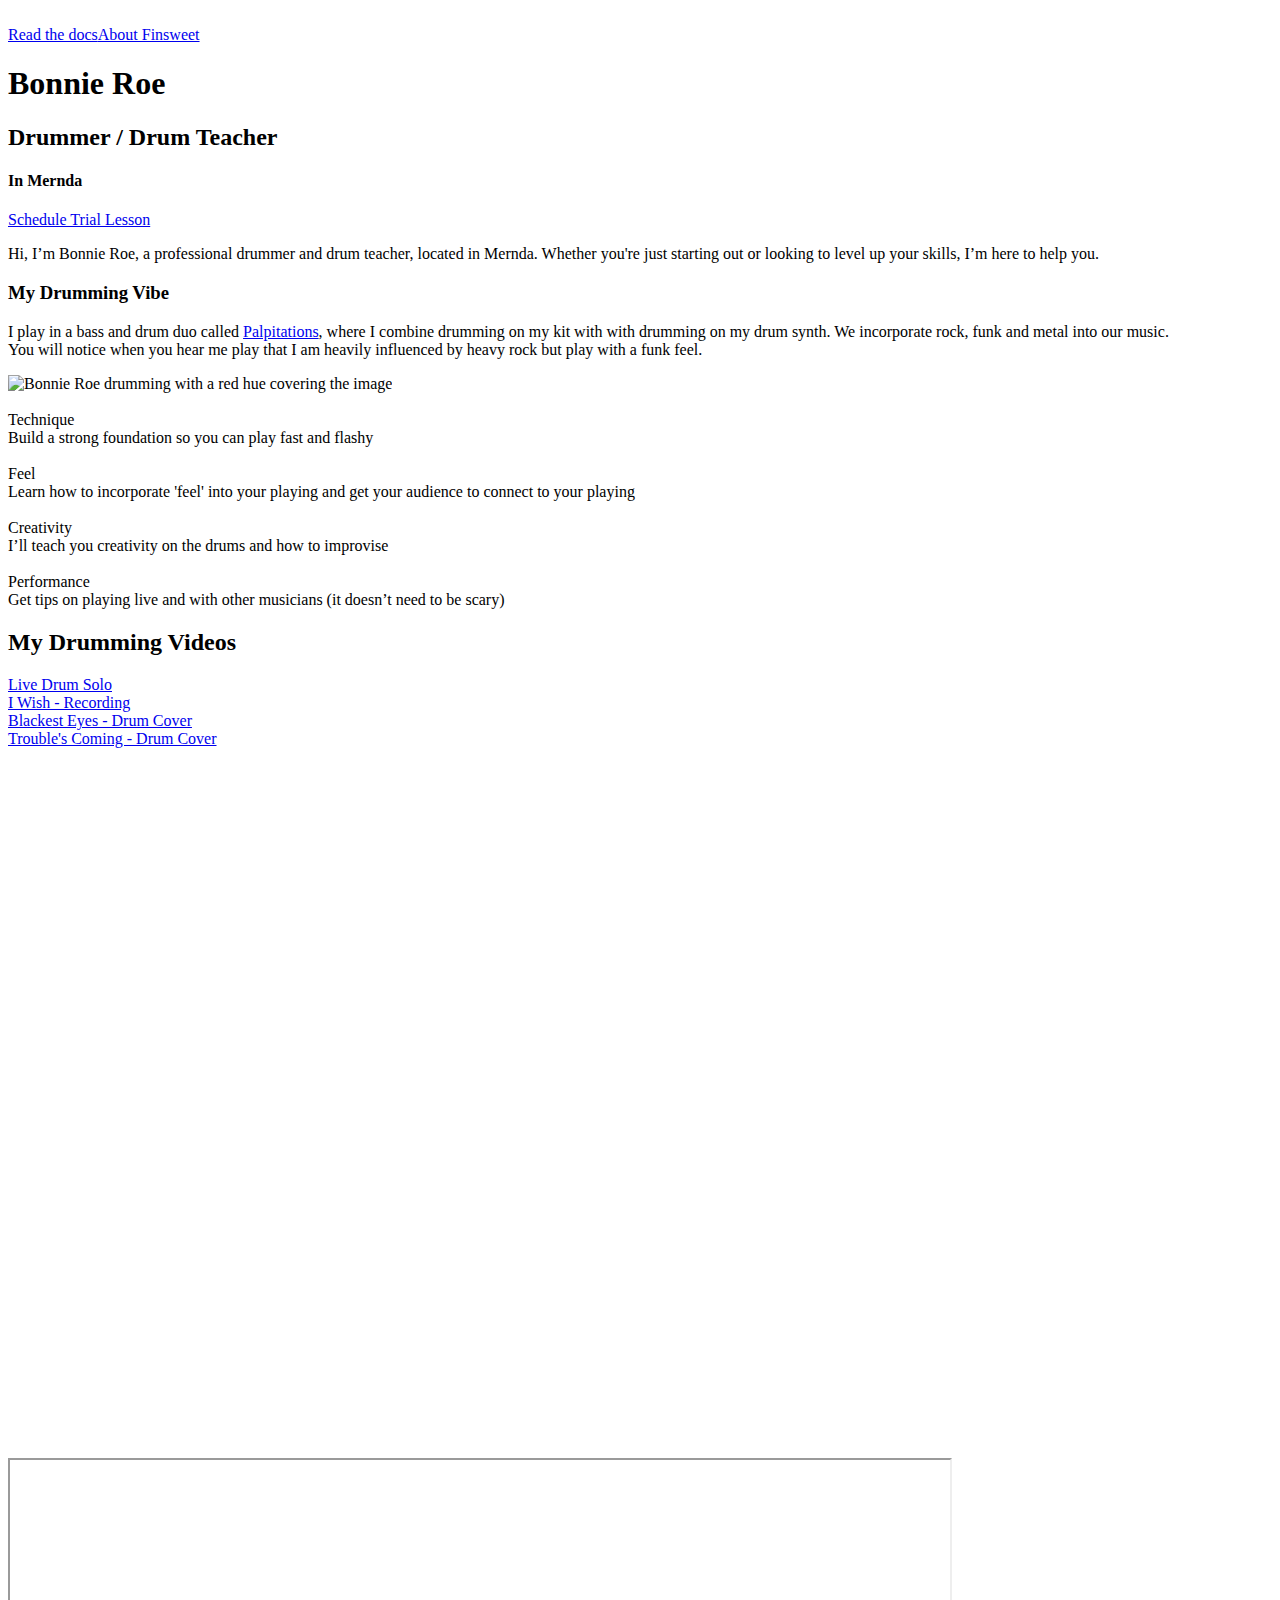
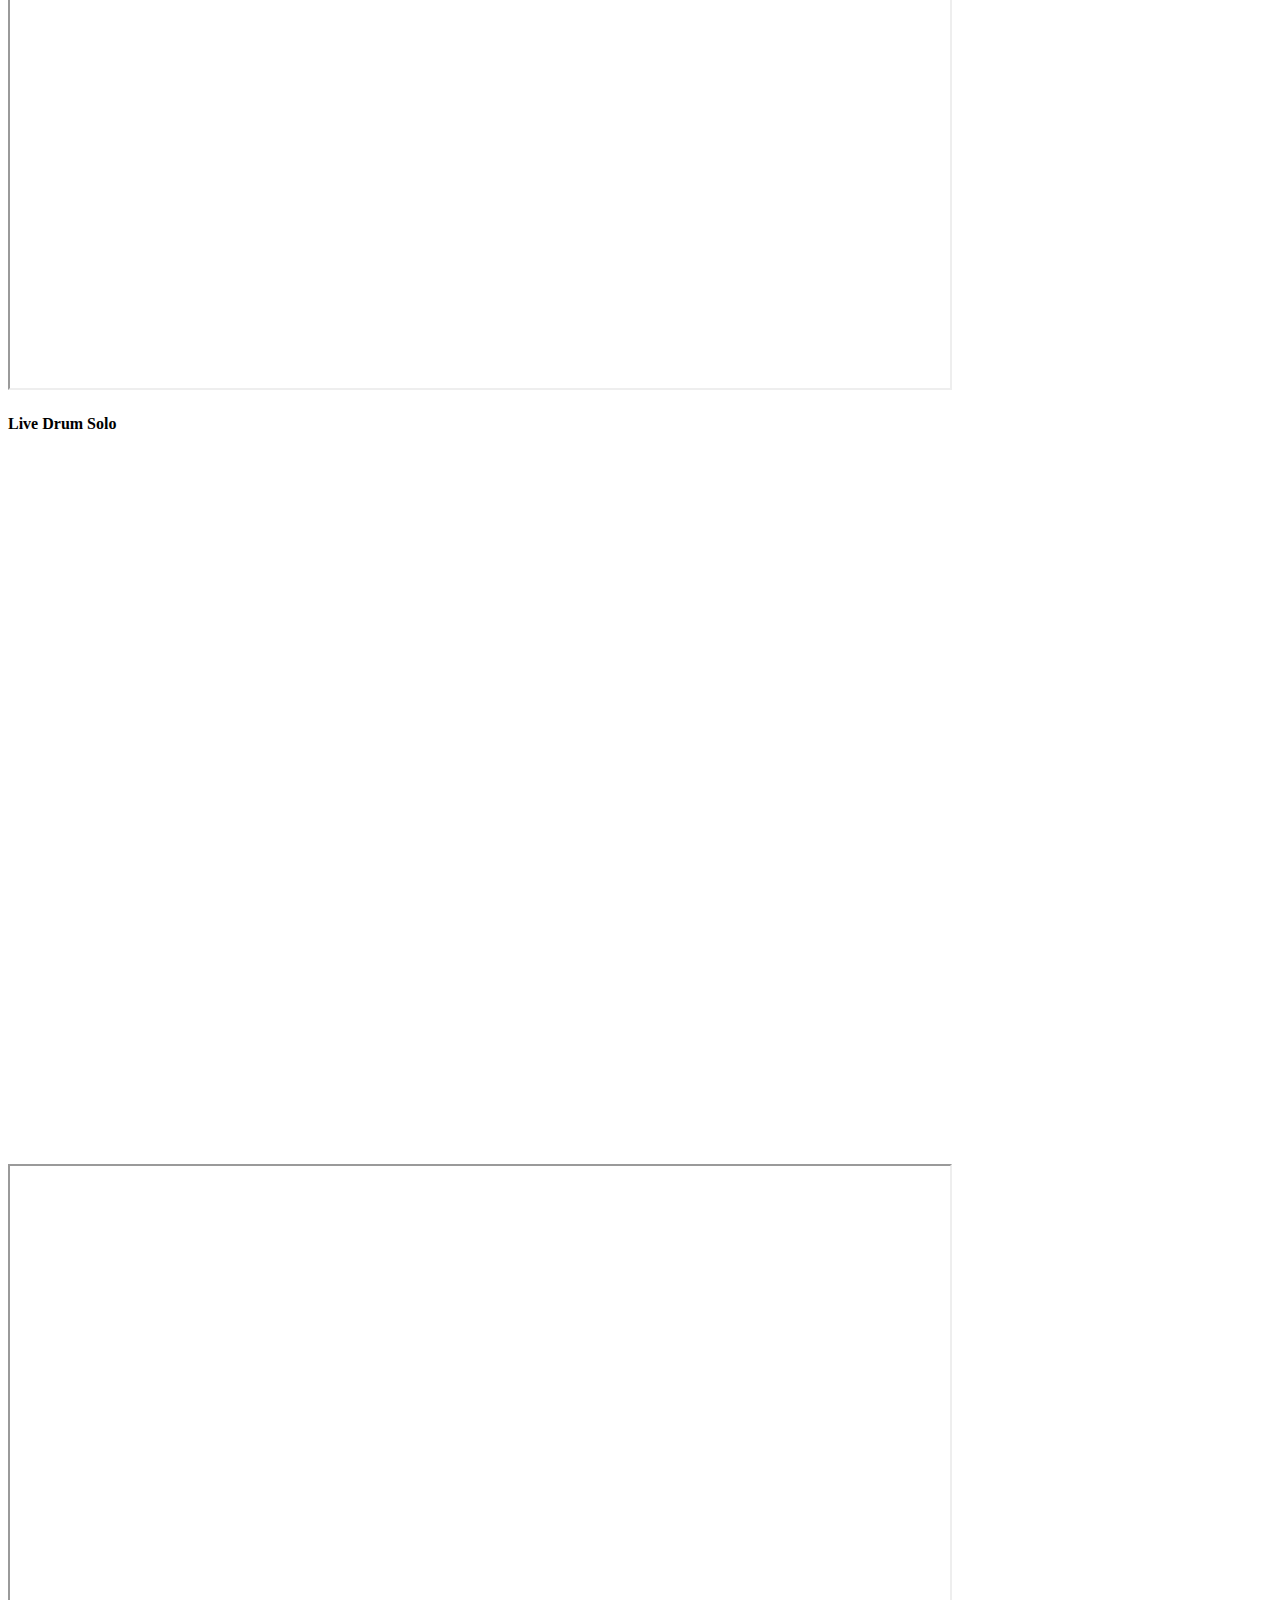
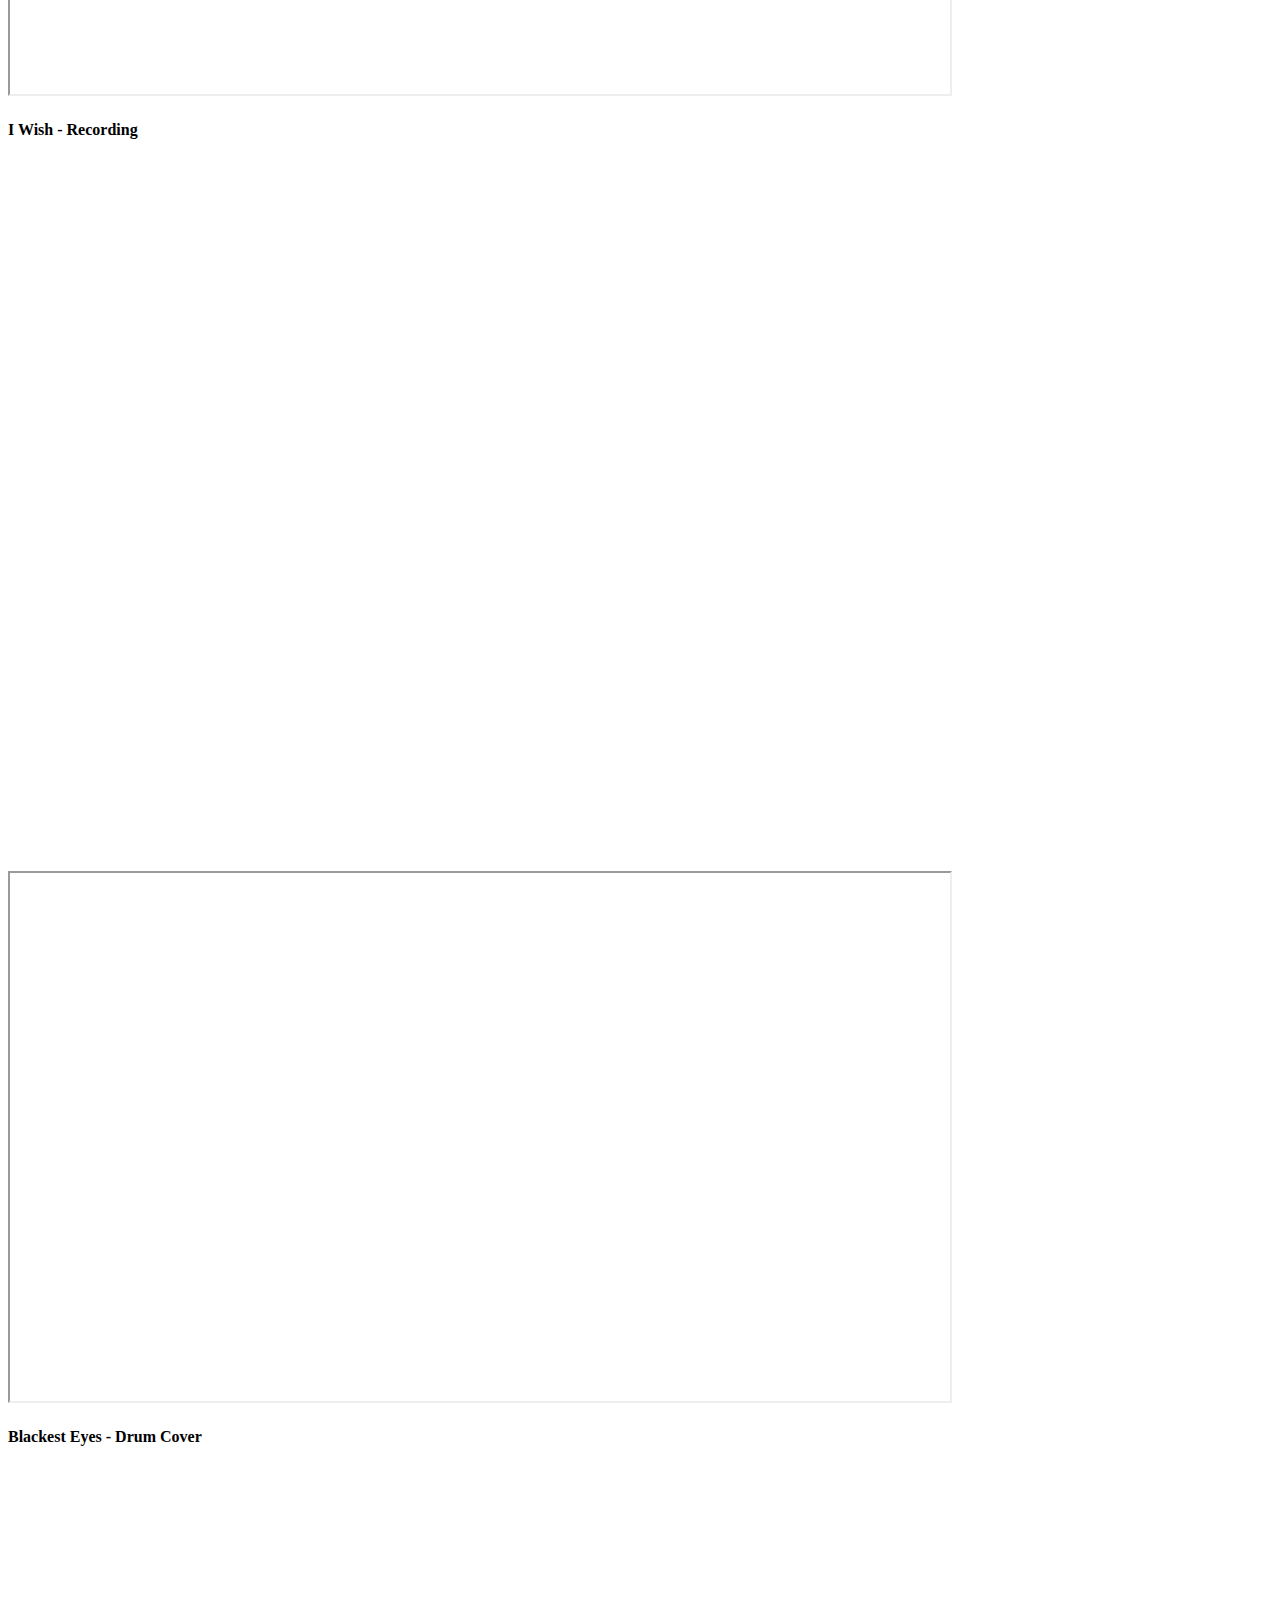
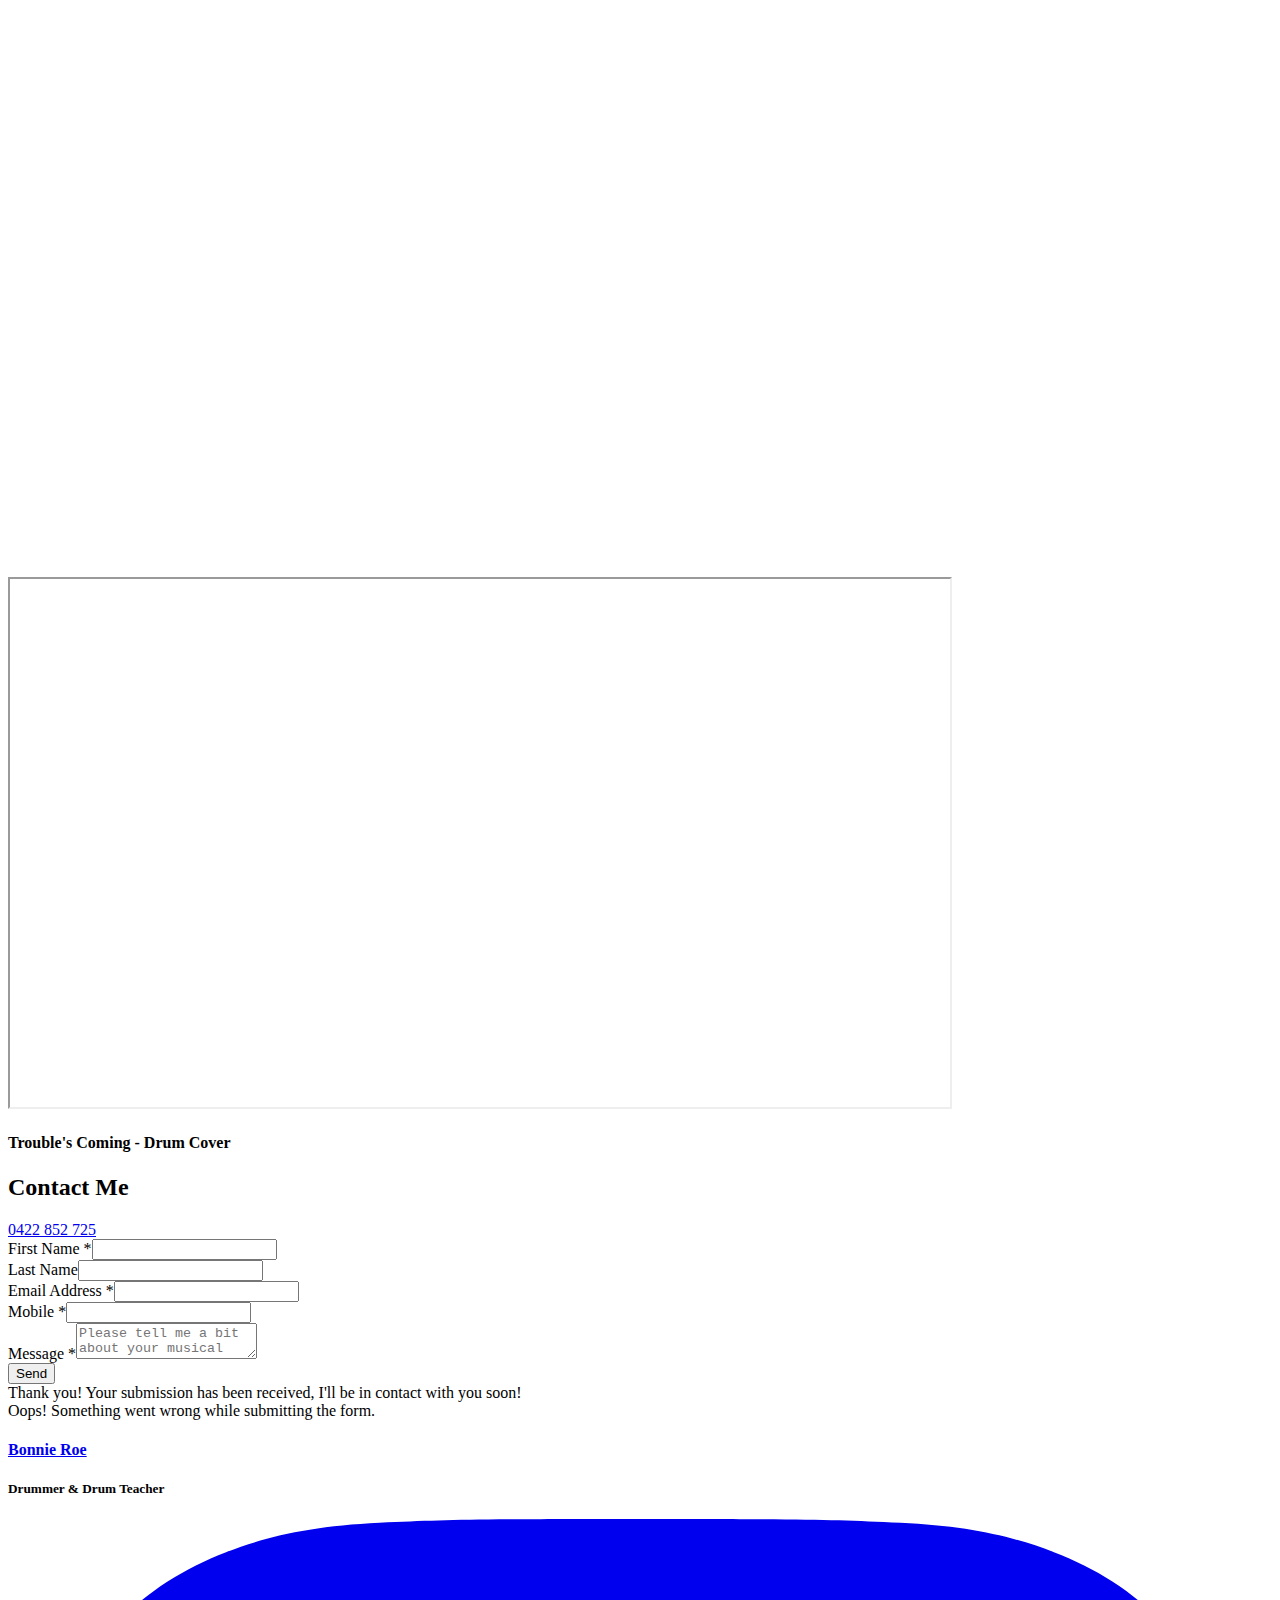
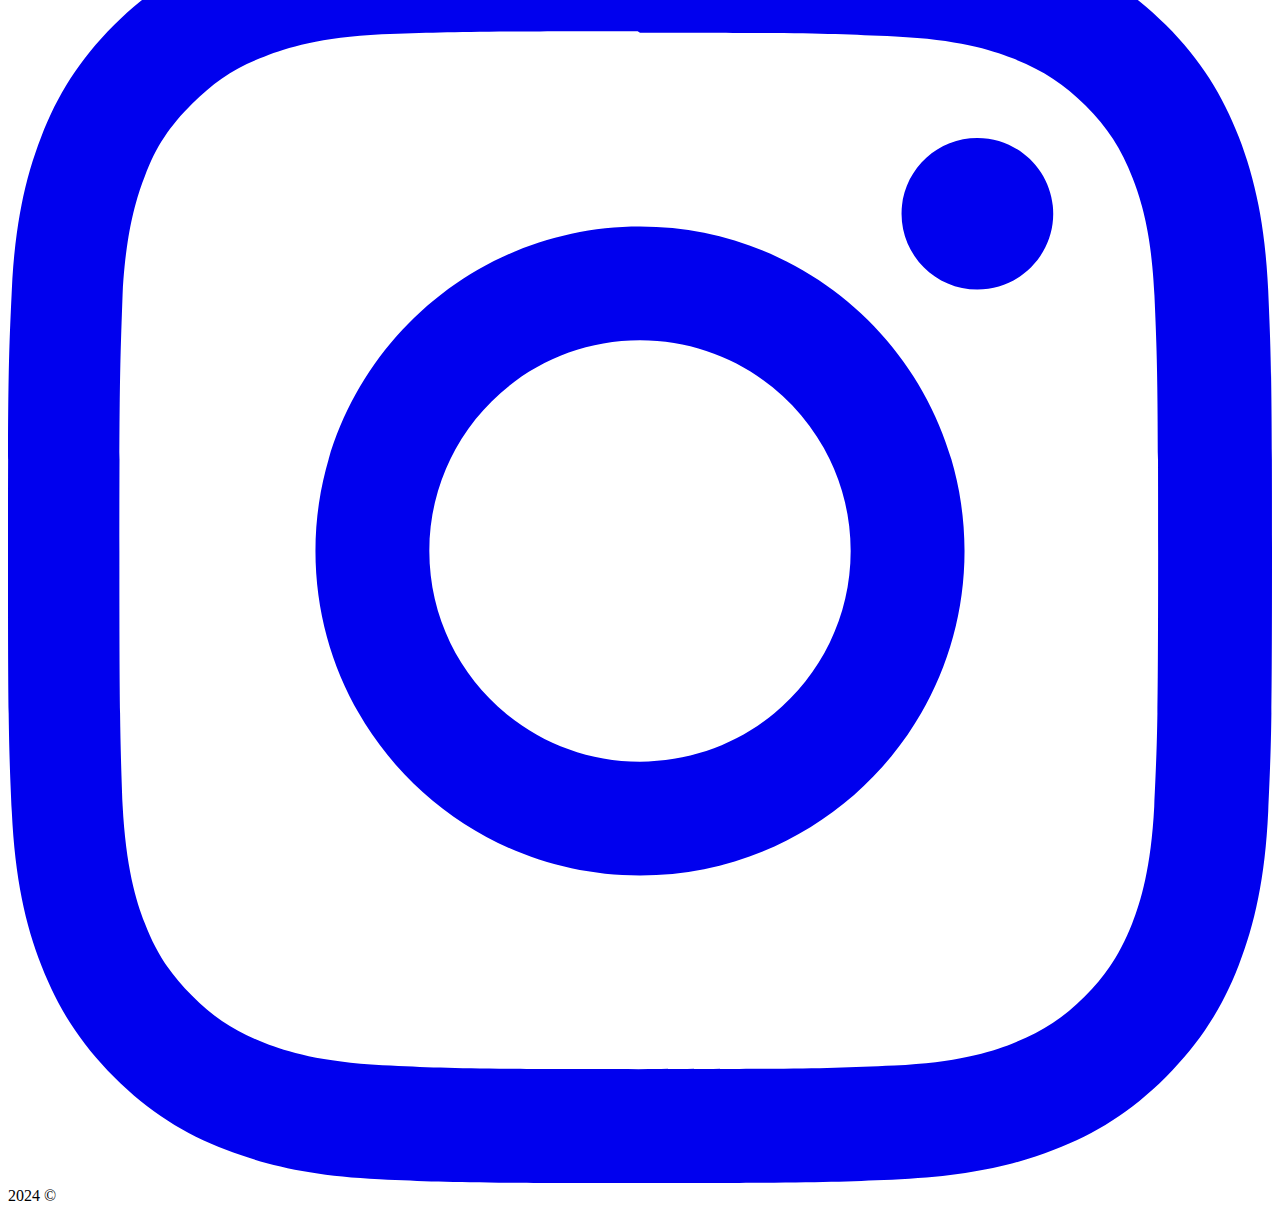
==== index.html @ 6ebee0d5 "Site converted from webflow" ====
<!DOCTYPE html><!-- Last Published: Fri Dec 27 2024 04:17:18 GMT+0000 (Coordinated Universal Time) -->
<html data-wf-domain="bonnieroedrumteacher.webflow.io" data-wf-page="672c2365e3c081fde169d969"
  data-wf-site="672c2365e3c081fde169d8f9">

<head>
  <meta charset="utf-8" />
  <title>Bonnie Roe - Mernda Drum Teacher</title>
  <meta
    content="Hi, I’m Bonnie Roe, a professional drummer and drum teacher, located in Mernda. Whether you&#x27;re just starting out or looking to level up your skills, I’m here to help you."
    name="description" />
  <meta content="Bonnie Roe - Mernda Drum Teacher" property="og:title" />
  <meta
    content="Hi, I’m Bonnie Roe, a professional drummer and drum teacher, located in Mernda. Whether you&#x27;re just starting out or looking to level up your skills, I’m here to help you."
    property="og:description" />
  <meta content="Bonnie Roe - Mernda Drum Teacher" property="twitter:title" />
  <meta
    content="Hi, I’m Bonnie Roe, a professional drummer and drum teacher, located in Mernda. Whether you&#x27;re just starting out or looking to level up your skills, I’m here to help you."
    property="twitter:description" />
  <meta property="og:type" content="website" />
  <meta content="summary_large_image" name="twitter:card" />
  <meta content="width=device-width, initial-scale=1" name="viewport" />
  <meta content="-uwSXU7sa9-FoFMpIjSBG-SLbrWbtYLoJzUmeC2s5-o" name="google-site-verification" />
  <link
    href="https://cdn.prod.website-files.com/672c2365e3c081fde169d8f9/css/bonnieroedrumteacher.webflow.b2881033d.css"
    rel="stylesheet" type="text/css" />
  <script
    type="text/javascript">!function (o, c) {var n = c.documentElement, t = " w-mod-"; n.className += t + "js", ("ontouchstart" in o || o.DocumentTouch && c instanceof DocumentTouch) && (n.className += t + "touch")}(window, document);</script>
  <link href="https://cdn.prod.website-files.com/672c2365e3c081fde169d8f9/672c2365e3c081fde169d99f_fav-icon.png"
    rel="shortcut icon" type="image/x-icon" />
  <link href="https://cdn.prod.website-files.com/672c2365e3c081fde169d8f9/672c2365e3c081fde169d9a0_web-clip.png"
    rel="apple-touch-icon" /><!-- Google tag (gtag.js) -->
  <script async src="https://www.googletagmanager.com/gtag/js?id=AW-16796878875"></script>
  <script>
    window.dataLayer = window.dataLayer || [];
    function gtag() {dataLayer.push(arguments);}
    gtag('js', new Date());

    gtag('config', 'AW-16796878875');
  </script>
</head>

<body class="body">
  <div class="page-wrapper">
    <div class="global-styles w-embed">
      <style>
        /* Make text look crisper and more legible in all browsers */
        body {
          -webkit-font-smoothing: antialiased;
          -moz-osx-font-smoothing: grayscale;
          font-smoothing: antialiased;
          text-rendering: optimizeLegibility;
        }

        /* Focus state style for keyboard navigation for the focusable elements */
        *[tabindex]:focus-visible,
        input[type="file"]:focus-visible {
          outline: 0.125rem solid #4d65ff;
          outline-offset: 0.125rem;
        }

        /* Set color style to inherit */
        .inherit-color * {
          color: inherit;
        }

        /* Get rid of top margin on first element in any rich text element */
        .w-richtext> :not(div):first-child,
        .w-richtext>div:first-child> :first-child {
          margin-top: 0 !important;
        }

        /* Get rid of bottom margin on last element in any rich text element */
        .w-richtext>:last-child,
        .w-richtext ol li:last-child,
        .w-richtext ul li:last-child {
          margin-bottom: 0 !important;
        }


        /* Make sure containers never lose their center alignment */
        .container-medium,
        .container-small,
        .container-large {
          margin-right: auto !important;
          margin-left: auto !important;
        }

        /* 
Make the following elements inherit typography styles from the parent and not have hardcoded values. 
Important: You will not be able to style for example "All Links" in Designer with this CSS applied.
Uncomment this CSS to use it in the project. Leave this message for future hand-off.
*/
        /*
a,
.w-input,
.w-select,
.w-tab-link,
.w-nav-link,
.w-dropdown-btn,
.w-dropdown-toggle,
.w-dropdown-link {
  color: inherit;
  text-decoration: inherit;
  font-size: inherit;
}
*/

        /* Apply "..." after 3 lines of text */
        .text-style-3lines {
          display: -webkit-box;
          overflow: hidden;
          -webkit-line-clamp: 3;
          -webkit-box-orient: vertical;
        }

        /* Apply "..." after 2 lines of text */
        .text-style-2lines {
          display: -webkit-box;
          overflow: hidden;
          -webkit-line-clamp: 2;
          -webkit-box-orient: vertical;
        }

        /* These classes are never overwritten */
        .hide {
          display: none !important;
        }

        @media screen and (max-width: 991px) {

          .hide,
          .hide-tablet {
            display: none !important;
          }
        }

        @media screen and (max-width: 767px) {
          .hide-mobile-landscape {
            display: none !important;
          }
        }

        @media screen and (max-width: 479px) {
          .hide-mobile {
            display: none !important;
          }
        }

        .margin-0 {
          margin: 0rem !important;
        }

        .padding-0 {
          padding: 0rem !important;
        }

        .spacing-clean {
          padding: 0rem !important;
          margin: 0rem !important;
        }

        .margin-top {
          margin-right: 0rem !important;
          margin-bottom: 0rem !important;
          margin-left: 0rem !important;
        }

        .padding-top {
          padding-right: 0rem !important;
          padding-bottom: 0rem !important;
          padding-left: 0rem !important;
        }

        .margin-right {
          margin-top: 0rem !important;
          margin-bottom: 0rem !important;
          margin-left: 0rem !important;
        }

        .padding-right {
          padding-top: 0rem !important;
          padding-bottom: 0rem !important;
          padding-left: 0rem !important;
        }

        .margin-bottom {
          margin-top: 0rem !important;
          margin-right: 0rem !important;
          margin-left: 0rem !important;
        }

        .padding-bottom {
          padding-top: 0rem !important;
          padding-right: 0rem !important;
          padding-left: 0rem !important;
        }

        .margin-left {
          margin-top: 0rem !important;
          margin-right: 0rem !important;
          margin-bottom: 0rem !important;
        }

        .padding-left {
          padding-top: 0rem !important;
          padding-right: 0rem !important;
          padding-bottom: 0rem !important;
        }

        .margin-horizontal {
          margin-top: 0rem !important;
          margin-bottom: 0rem !important;
        }

        .padding-horizontal {
          padding-top: 0rem !important;
          padding-bottom: 0rem !important;
        }

        .margin-vertical {
          margin-right: 0rem !important;
          margin-left: 0rem !important;
        }

        .padding-vertical {
          padding-right: 0rem !important;
          padding-left: 0rem !important;
        }
      </style>
    </div>
    <div class="nav_fixed">
      <div data-animation="default" data-collapse="medium" data-duration="400" data-easing="ease" data-easing2="ease"
        role="banner" class="nav_component w-nav">
        <div class="padding-global">
          <div class="nav_container"><a href="#" class="nav_brand w-nav-brand"><img
                src="https://cdn.prod.website-files.com/672c2365e3c081fde169d8f9/672c2365e3c081fde169d99d_client-first-logo-white.svg"
                loading="lazy" alt="" class="nav_logo" /></a>
            <nav role="navigation" class="nav_menu w-nav-menu"><a href="http://finsweet.com/client-first/docs"
                class="nav_menu_link w-nav-link">Read the docs</a><a href="http://finsweet.com"
                class="nav_menu_link w-nav-link">About Finsweet</a></nav>
            <div class="nav_button w-nav-button">
              <div class="w-icon-nav-menu"></div>
            </div>
          </div>
        </div>
      </div>
    </div>
    <main class="main-wrapper">
      <section id="hero" class="section_home-hero">
        <div class="padding-global padding-section-large">
          <div class="container-large">
            <div class="drop-shadow">
              <div class="home_hero-wrapper">
                <h1 class="heading-style-h1">Bonnie Roe</h1>
                <h2 class="heading-style-h2">Drummer / Drum Teacher</h2>
                <h4 class="heading-style-h4">In Mernda</h4>
                <div class="spacer-medium"></div><a href="#contact" class="button is-secondary w-button">Schedule Trial
                  Lesson</a>
              </div>
            </div>
          </div>
        </div>
      </section>
      <section id="intro" class="section_home-intro">
        <div class="background-color-primary-dark-grey">
          <div class="padding-global">
            <div class="padding-section-medium">
              <div class="container-small">
                <div class="home_intro-wrapper">
                  <div class="text-align-center">
                    <p class="text-size-medium">Hi, I’m Bonnie Roe, a professional drummer and drum teacher, located in
                      Mernda. Whether you&#x27;re just starting out or looking to level up your skills, I’m here to help
                      you.</p>
                  </div>
                </div>
              </div>
            </div>
          </div>
        </div>
      </section>
      <section id="bio" class="section_home-bio">
        <div class="padding-global">
          <div class="padding-section-large">
            <div class="container-large">
              <div class="text-color-alternate-dark-grey">
                <div class="home_bio-grid">
                  <div class="home_bio-grid-left">
                    <h3 class="heading-style-h2">My Drumming Vibe</h3>
                    <div class="spacer-medium"></div>
                    <p class="text-size-regular">I play in a bass and drum duo called <a
                        href="http://www.palpitationsband.com" target="_blank" class="text-style-link">Palpitations</a>,
                      where I combine drumming on my kit with with drumming on my drum synth. We incorporate rock, funk
                      and metal into our music.<br />You will notice when you hear me play that I am heavily influenced
                      by heavy rock but play with a funk feel. </p>
                  </div>
                  <div class="home_bio-grid-right"><img
                      src="https://cdn.prod.website-files.com/672c2365e3c081fde169d8f9/672c2afdd6b1971f4c79cdc0_Smaller%20-%20DSC_0187.jpeg"
                      loading="lazy" sizes="(max-width: 767px) 92vw, 560px"
                      srcset="https://cdn.prod.website-files.com/672c2365e3c081fde169d8f9/672c2afdd6b1971f4c79cdc0_Smaller%20-%20DSC_0187-p-500.jpeg 500w, https://cdn.prod.website-files.com/672c2365e3c081fde169d8f9/672c2afdd6b1971f4c79cdc0_Smaller%20-%20DSC_0187-p-800.jpeg 800w, https://cdn.prod.website-files.com/672c2365e3c081fde169d8f9/672c2afdd6b1971f4c79cdc0_Smaller%20-%20DSC_0187.jpeg 992w"
                      alt="Bonnie Roe drumming with a red hue covering the image" class="home_bio-right-image" /></div>
                </div>
              </div>
            </div>
          </div>
        </div>
      </section>
      <section id="outcomes" class="section_home-outcomes">
        <div class="padding-global">
          <div class="padding-bottom padding-section-large">
            <div class="container-large">
              <div class="text-align-center">
                <div class="text-color-alternate-dark-grey">
                  <div class="home_outcomes_grid">
                    <div id="w-node-_740563b8-50da-6bdc-0258-5355fd2608d1-e169d969" class="home_outcomes-grid-item"><img
                        src="https://cdn.prod.website-files.com/plugins/Basic/assets/placeholder.60f9b1840c.svg"
                        loading="lazy" id="w-node-_2baee1f9-53f8-75ff-c500-1a1066c5542d-e169d969" alt=""
                        class="outcomes-image" />
                      <div class="text-size-large">Technique</div>
                      <div class="text-size-regular">Build a strong foundation so you can play fast and flashy</div>
                    </div>
                    <div id="w-node-_26800020-9614-96e4-e6be-1d0da704d44c-e169d969" class="home_outcomes-grid-item"><img
                        src="https://cdn.prod.website-files.com/plugins/Basic/assets/placeholder.60f9b1840c.svg"
                        loading="lazy" id="w-node-_26800020-9614-96e4-e6be-1d0da704d44d-e169d969" alt=""
                        class="outcomes-image" />
                      <div class="text-size-large">Feel</div>
                      <div class="text-size-regular">Learn how to incorporate &#x27;feel&#x27; into your playing and get
                        your audience to connect to your playing</div>
                    </div>
                    <div id="w-node-_235be528-109d-de65-ed9e-e4002a92a277-e169d969" class="home_outcomes-grid-item"><img
                        src="https://cdn.prod.website-files.com/plugins/Basic/assets/placeholder.60f9b1840c.svg"
                        loading="lazy" id="w-node-_235be528-109d-de65-ed9e-e4002a92a278-e169d969" alt=""
                        class="outcomes-image" />
                      <div class="text-size-large">Creativity</div>
                      <div class="text-size-regular">I’ll teach you creativity on the drums and how to improvise</div>
                    </div>
                    <div id="w-node-_84895298-1cb6-608a-8ca6-86b6162ea882-e169d969" class="home_outcomes-grid-item"><img
                        src="https://cdn.prod.website-files.com/plugins/Basic/assets/placeholder.60f9b1840c.svg"
                        loading="lazy" id="w-node-_84895298-1cb6-608a-8ca6-86b6162ea883-e169d969" alt=""
                        class="outcomes-image" />
                      <div class="text-size-large">Performance</div>
                      <div class="text-size-regular">Get tips on playing live and with other musicians (it doesn’t need
                        to be scary)</div>
                    </div>
                  </div>
                </div>
              </div>
            </div>
          </div>
        </div>
      </section>
      <section id="videos" class="section_home-videos">
        <div class="background-color-primary-dark-grey">
          <div class="padding-global">
            <div class="padding-section-large">
              <div class="container-large">
                <div class="home_videos-wrapper">
                  <div id="w-node-_1db50873-34ad-17e5-99e1-99bf538cf2b0-e169d969" class="home_videos-menu">
                    <h2>My Drumming Videos</h2>
                    <div class="spacer-medium"></div><a href="#live-drum-solo" class="video-links">Live Drum
                      Solo<br /></a><a href="#i-wish-recording" class="video-links">I Wish - Recording<br /></a><a
                      href="#blackest-eyes-drum-cover" class="video-links">Blackest Eyes - Drum Cover<br /></a><a
                      href="#troubles-coming-drum-cover" class="video-links">Trouble&#x27;s Coming - Drum
                      Cover<br /></a>
                  </div>
                  <div id="w-node-_1db50873-34ad-17e5-99e1-99bf538cf2c0-e169d969" class="home_videos-gallery-wrapper">
                    <div id="live-drum-solo"
                      class="video-wrapper w-node-_1db50873-34ad-17e5-99e1-99bf538cf2c1-e169d969">
                      <div style="padding-top:56.17021276595745%" class="video w-video w-embed"><iframe
                          class="embedly-embed"
                          src="//cdn.embedly.com/widgets/media.html?src=https%3A%2F%2Fwww.youtube.com%2Fembed%2FrYObxnxfOV4%3Ffeature%3Doembed&display_name=YouTube&url=https%3A%2F%2Fwww.youtube.com%2Fwatch%3Fv%3DrYObxnxfOV4&image=https%3A%2F%2Fi.ytimg.com%2Fvi%2FrYObxnxfOV4%2Fhqdefault.jpg&key=96f1f04c5f4143bcb0f2e68c87d65feb&type=text%2Fhtml&schema=youtube"
                          width="940" height="528" scrolling="no" allowfullscreen title="Bon's Drum Solo"></iframe>
                      </div>
                      <div class="spacer-small"></div>
                      <h4 class="heading-style-h4">Live Drum Solo</h4>
                      <div class="spacer-xxlarge"></div>
                    </div>
                    <div id="i-wish-recording"
                      class="video-wrapper w-node-c5c47f8f-c962-35df-970b-3a046c32e5b6-e169d969">
                      <div style="padding-top:56.17021276595745%" class="video w-video w-embed"><iframe
                          class="embedly-embed"
                          src="//cdn.embedly.com/widgets/media.html?src=https%3A%2F%2Fwww.youtube.com%2Fembed%2Fo7OETSCl2ek%3Flist%3DOLAK5uy_knuP69ZNzHnhQ9CdX6QFBKWpkfwGCubBw&display_name=YouTube&url=https%3A%2F%2Fwww.youtube.com%2Fwatch%3Fv%3Do7OETSCl2ek&image=https%3A%2F%2Fi.ytimg.com%2Fvi%2Fo7OETSCl2ek%2Fhqdefault.jpg&key=96f1f04c5f4143bcb0f2e68c87d65feb&type=text%2Fhtml&schema=youtube"
                          width="940" height="528" scrolling="no" allowfullscreen title="I Wish"></iframe></div>
                      <div class="spacer-small"></div>
                      <h4 class="heading-style-h4">I Wish - Recording</h4>
                      <div class="spacer-xxlarge"></div>
                    </div>
                    <div id="blackest-eyes-drum-cover"
                      class="video-wrapper w-node-_1607644d-0981-db0f-d76f-1b2487de29c6-e169d969">
                      <div style="padding-top:56.17021276595745%" class="video w-video w-embed"><iframe
                          class="embedly-embed"
                          src="//cdn.embedly.com/widgets/media.html?src=https%3A%2F%2Fwww.youtube.com%2Fembed%2FWnZ6bVjCV_U%3Ffeature%3Doembed&display_name=YouTube&url=https%3A%2F%2Fwww.youtube.com%2Fwatch%3Fv%3DWnZ6bVjCV_U&image=https%3A%2F%2Fi.ytimg.com%2Fvi%2FWnZ6bVjCV_U%2Fhqdefault.jpg&key=96f1f04c5f4143bcb0f2e68c87d65feb&type=text%2Fhtml&schema=youtube"
                          width="940" height="528" scrolling="no" allowfullscreen
                          title="Blackest Eyes | Porcupine Tree | Drum Cover by Bonnie Roe"></iframe></div>
                      <div class="spacer-small"></div>
                      <h4 class="heading-style-h4">Blackest Eyes - Drum Cover</h4>
                      <div class="spacer-xxlarge"></div>
                    </div>
                    <div id="troubles-coming-drum-cover"
                      class="video-wrapper w-node-e3054398-b1bf-e0d6-ee51-d1305caeecca-e169d969">
                      <div style="padding-top:56.17021276595745%" class="video w-video w-embed"><iframe
                          class="embedly-embed"
                          src="//cdn.embedly.com/widgets/media.html?src=https%3A%2F%2Fwww.youtube.com%2Fembed%2FLMsVEyToI5w%3Ffeature%3Doembed&display_name=YouTube&url=https%3A%2F%2Fwww.youtube.com%2Fwatch%3Fv%3DLMsVEyToI5w&image=https%3A%2F%2Fi.ytimg.com%2Fvi%2FLMsVEyToI5w%2Fhqdefault.jpg&key=96f1f04c5f4143bcb0f2e68c87d65feb&type=text%2Fhtml&schema=youtube"
                          width="940" height="528" scrolling="no" allowfullscreen
                          title="Trouble's Coming - Royal Blood - Drum Cover by Bonnie Roe"></iframe></div>
                      <div class="spacer-small"></div>
                      <h4 class="heading-style-h4">Trouble&#x27;s Coming - Drum Cover</h4>
                    </div>
                  </div>
                </div>
              </div>
            </div>
          </div>
        </div>
      </section>
      <section id="contact" class="section_home-contact">
        <div class="padding-global">
          <div class="padding-section-medium">
            <div class="container-medium">
              <div class="text-color-alternate-dark-grey">
                <div class="contact-component w-form">
                  <div class="text-align-center">
                    <h2 class="heading-style-h2">Contact Me</h2>
                    <div class="spacer-medium"></div><a href="tel:+61422852725" class="phone-link">0422 852 725</a>
                  </div>
                  <form id="wf-form-Contact-Form" name="wf-form-Contact-Form" data-name="Contact Form"
                    redirect="/success" data-redirect="/success" method="get" class="form-wrapper"
                    data-wf-page-id="672c2365e3c081fde169d969"
                    data-wf-element-id="77e2ec1e-2d49-6d09-2c43-64a122463eca">
                    <div class="form-contact-details-wrapper">
                      <div class="form-item-wrapper"><label for="First-Name" class="form-field-label">First Name
                          *</label><input class="form-text-field w-input" maxlength="256" name="First-Name"
                          data-name="First Name" placeholder="" type="text" id="First-Name" required="" /></div>
                      <div class="form-item-wrapper"><label for="name-2" class="form-field-label">Last
                          Name</label><input class="form-text-field w-input" maxlength="256" name="Last-Name"
                          data-name="Last Name" placeholder="" type="text" id="Last-Name" /></div>
                      <div class="form-item-wrapper"><label for="email" class="form-field-label">Email Address
                          *</label><input class="form-text-field w-input" maxlength="256" name="email" data-name="Email"
                          placeholder="" type="email" id="email" required="" /></div>
                      <div class="form-item-wrapper"><label for="Mobile" class="form-field-label">Mobile *</label><input
                          class="form-text-field w-input" maxlength="256" name="Mobile" data-name="Mobile"
                          placeholder="" type="tel" id="Mobile" required="" /></div>
                    </div>
                    <div class="form-item-wrapper"><label for="Message" class="form-field-label">Message
                        *</label><textarea id="Message" name="Message" maxlength="5000" data-name="Message"
                        placeholder="Please tell me a bit about your musical past and your drum interests" required=""
                        class="form-text-field form-message-height w-input"></textarea></div>
                    <div class="text-align-center"><input type="submit" data-wait="Please wait..."
                        class="button w-button" value="Send" /></div>
                  </form>
                  <div class="w-form-done">
                    <div class="text-size-regular">Thank you! Your submission has been received, I&#x27;ll be in contact
                      with you soon!</div>
                  </div>
                  <div class="w-form-fail">
                    <div>Oops! Something went wrong while submitting the form.</div>
                  </div>
                </div>
              </div>
            </div>
          </div>
        </div>
      </section>
    </main>
    <div class="footer">
      <div class="padding-global">
        <div class="container-large">
          <div class="padding-top padding-section-small">
            <div class="footer-component">
              <div class="footer_top-row">
                <div class="footer_top-row-left">
                  <div class="text-color-alternate-dark-grey"><a href="#hero" class="footer-name-link w-inline-block">
                      <h4 class="heading-style-h4">Bonnie Roe</h4>
                    </a>
                    <h5 class="heading-style-h5">Drummer &amp; Drum Teacher</h5>
                  </div>
                </div>
                <div id="w-node-_3f1d5aee-9d3f-07b6-365c-986e102ebe5e-e169d969" class="footer_top-row-right"><a
                    href="https://www.instagram.com/bonnie.roe/" target="_blank"
                    class="icon-1x1-large w-inline-block"><svg role="img" viewBox="0 0 24 24"
                      xmlns="http://www.w3.org/2000/svg" class="text-style-link">
                      <title>Instagram</title>
                      <path
                        d="M12 0C8.74 0 8.333.015 7.053.072 5.775.132 4.905.333 4.14.63c-.789.306-1.459.717-2.126 1.384S.935 3.35.63 4.14C.333 4.905.131 5.775.072 7.053.012 8.333 0 8.74 0 12s.015 3.667.072 4.947c.06 1.277.261 2.148.558 2.913.306.788.717 1.459 1.384 2.126.667.666 1.336 1.079 2.126 1.384.766.296 1.636.499 2.913.558C8.333 23.988 8.74 24 12 24s3.667-.015 4.947-.072c1.277-.06 2.148-.262 2.913-.558.788-.306 1.459-.718 2.126-1.384.666-.667 1.079-1.335 1.384-2.126.296-.765.499-1.636.558-2.913.06-1.28.072-1.687.072-4.947s-.015-3.667-.072-4.947c-.06-1.277-.262-2.149-.558-2.913-.306-.789-.718-1.459-1.384-2.126C21.319 1.347 20.651.935 19.86.63c-.765-.297-1.636-.499-2.913-.558C15.667.012 15.26 0 12 0zm0 2.16c3.203 0 3.585.016 4.85.071 1.17.055 1.805.249 2.227.415.562.217.96.477 1.382.896.419.42.679.819.896 1.381.164.422.36 1.057.413 2.227.057 1.266.07 1.646.07 4.85s-.015 3.585-.074 4.85c-.061 1.17-.256 1.805-.421 2.227-.224.562-.479.96-.899 1.382-.419.419-.824.679-1.38.896-.42.164-1.065.36-2.235.413-1.274.057-1.649.07-4.859.07-3.211 0-3.586-.015-4.859-.074-1.171-.061-1.816-.256-2.236-.421-.569-.224-.96-.479-1.379-.899-.421-.419-.69-.824-.9-1.38-.165-.42-.359-1.065-.42-2.235-.045-1.26-.061-1.649-.061-4.844 0-3.196.016-3.586.061-4.861.061-1.17.255-1.814.42-2.234.21-.57.479-.96.9-1.381.419-.419.81-.689 1.379-.898.42-.166 1.051-.361 2.221-.421 1.275-.045 1.65-.06 4.859-.06l.045.03zm0 3.678c-3.405 0-6.162 2.76-6.162 6.162 0 3.405 2.76 6.162 6.162 6.162 3.405 0 6.162-2.76 6.162-6.162 0-3.405-2.76-6.162-6.162-6.162zM12 16c-2.21 0-4-1.79-4-4s1.79-4 4-4 4 1.79 4 4-1.79 4-4 4zm7.846-10.405c0 .795-.646 1.44-1.44 1.44-.795 0-1.44-.646-1.44-1.44 0-.794.646-1.439 1.44-1.439.793-.001 1.44.645 1.44 1.439z"
                        fill="currentcolor"></path>
                    </svg></a></div>
                <div id="w-node-_19c788de-f593-0fff-b651-0fbea2a8f2ba-e169d969" class="spacer-large"></div>
              </div>
              <div class="footer_bottom-row">
                <div class="text-align-center">
                  <div class="text-color-alternate-dark-grey">
                    <div class="opacity-50">
                      <div class="text-size-regular">2024 ©</div>
                      <div class="spacer-small"></div>
                    </div>
                  </div>
                </div>
              </div>
            </div>
          </div>
        </div>
      </div>
    </div>
  </div>
  <script src="https://d3e54v103j8qbb.cloudfront.net/js/jquery-3.5.1.min.dc5e7f18c8.js?site=672c2365e3c081fde169d8f9"
    type="text/javascript" integrity="sha256-9/aliU8dGd2tb6OSsuzixeV4y/faTqgFtohetphbbj0="
    crossorigin="anonymous"></script>
  <script
    src="https://cdn.prod.website-files.com/672c2365e3c081fde169d8f9/js/webflow.f696d5c3a3a005c6fc0eaf50aba08d89.js"
    type="text/javascript"></script>
</body>

</html>
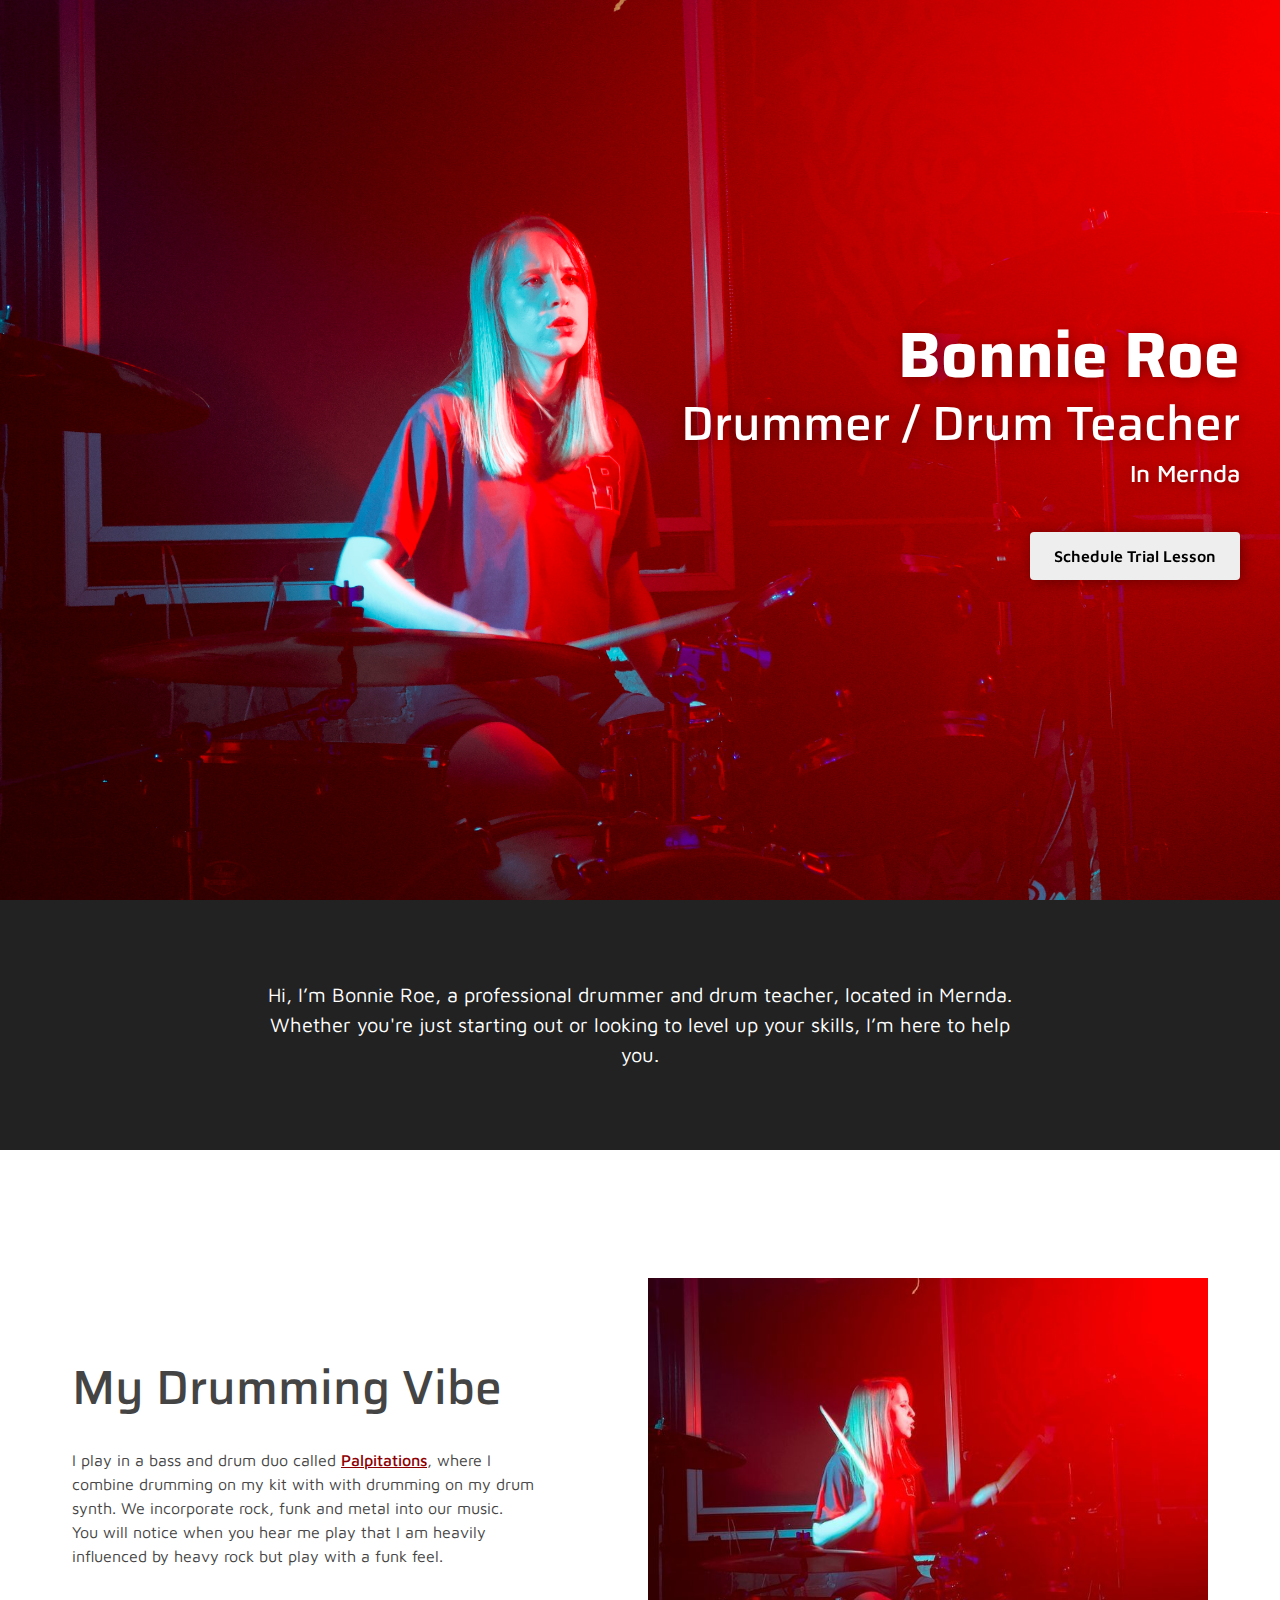
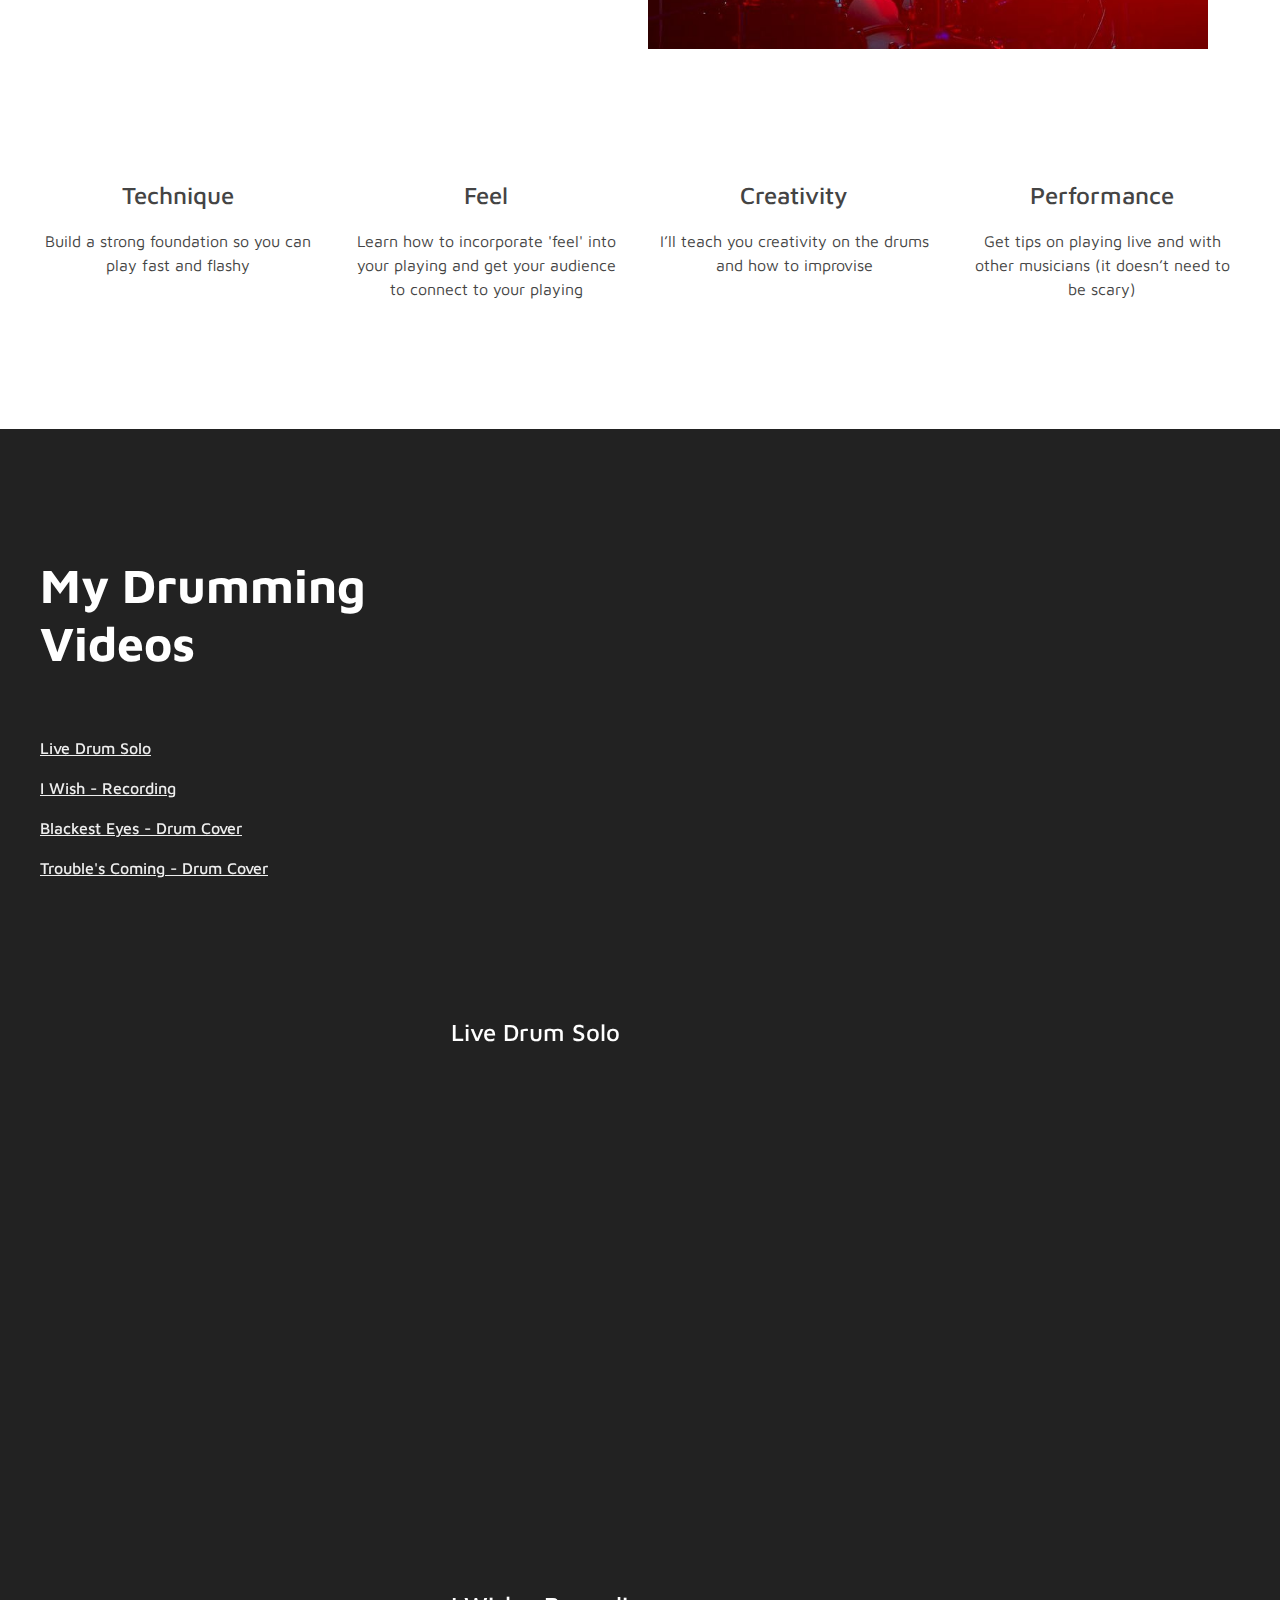
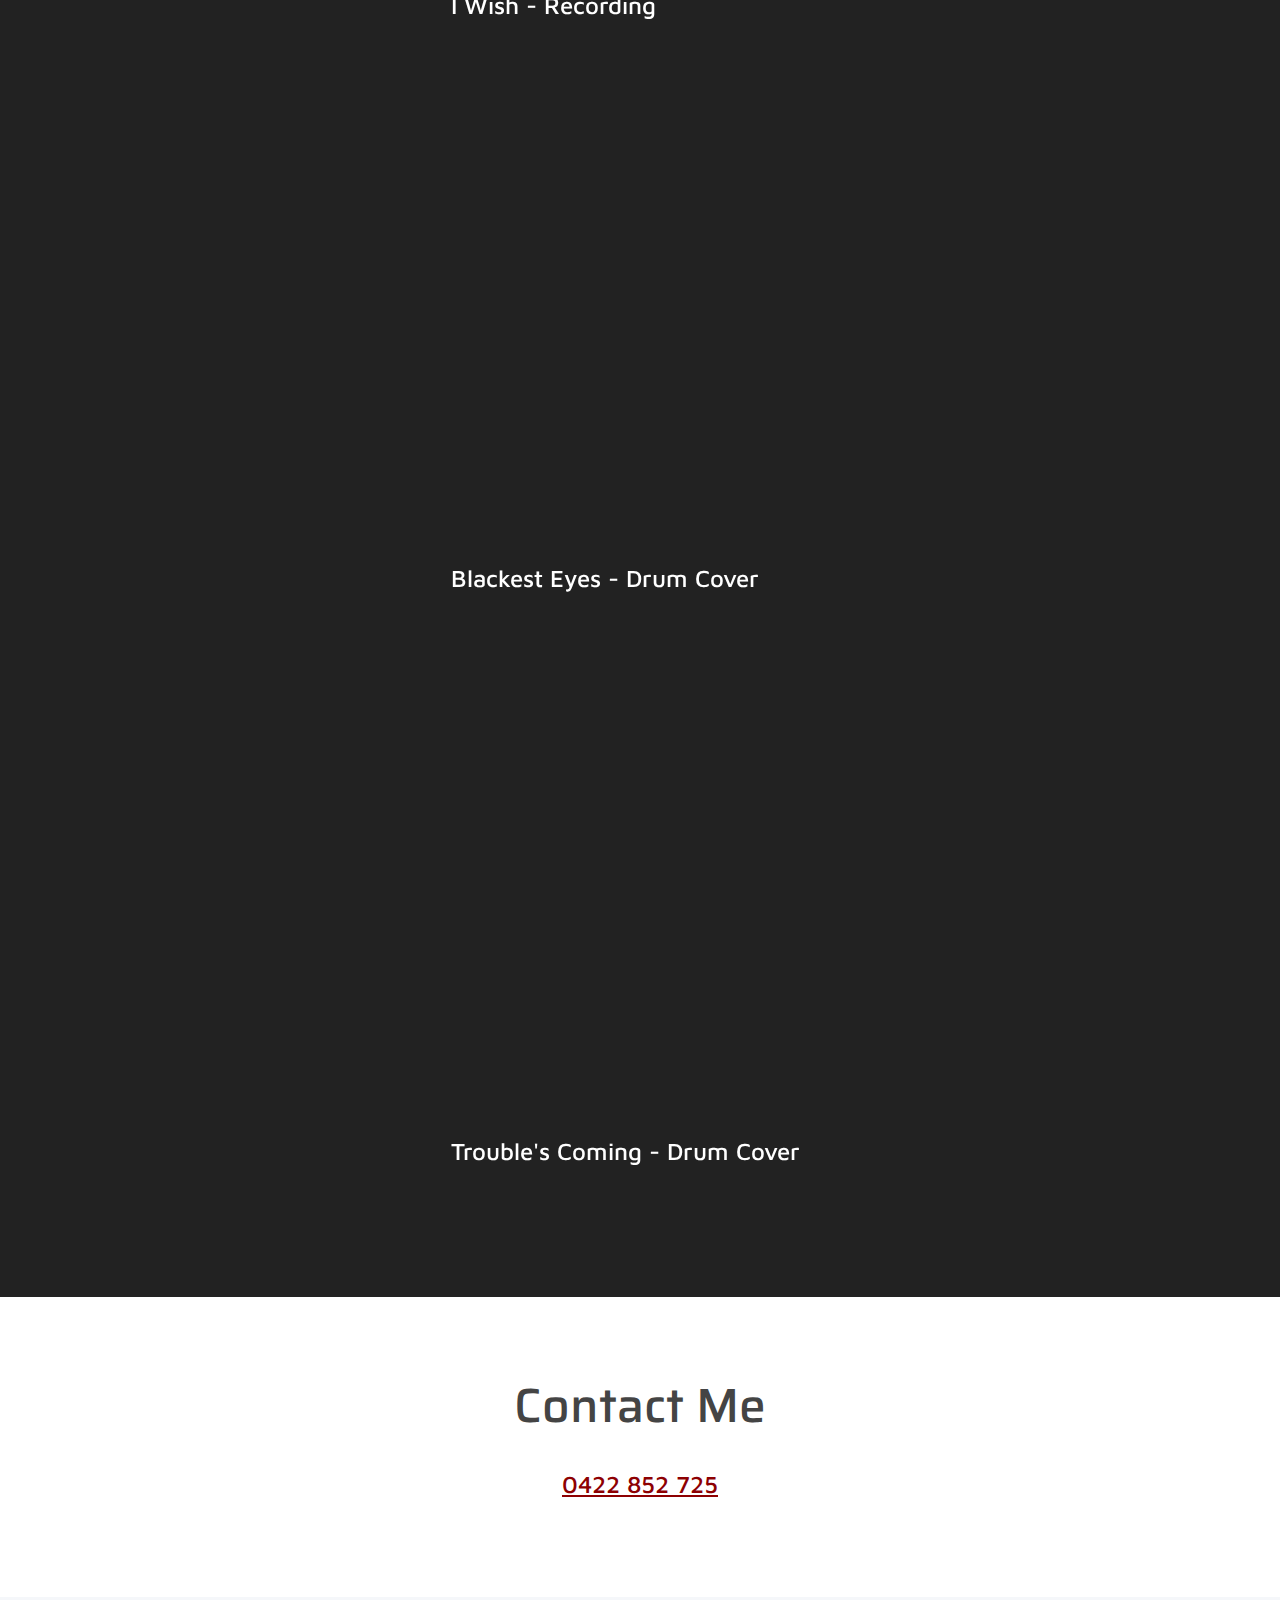
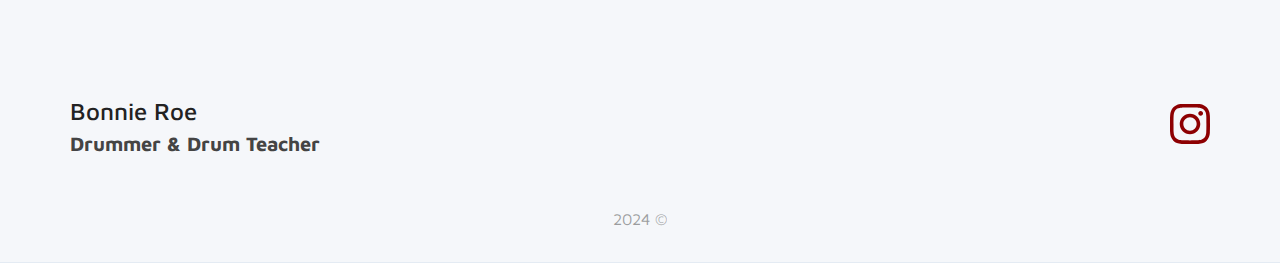
==== commit 76b54e42: "Set proper index.html" ====
--- a/index.html
+++ b/index.html
@@ -20,16 +20,11 @@
   <meta content="summary_large_image" name="twitter:card" />
   <meta content="width=device-width, initial-scale=1" name="viewport" />
   <meta content="-uwSXU7sa9-FoFMpIjSBG-SLbrWbtYLoJzUmeC2s5-o" name="google-site-verification" />
-  <link
-    href="https://cdn.prod.website-files.com/672c2365e3c081fde169d8f9/css/bonnieroedrumteacher.webflow.b2881033d.css"
-    rel="stylesheet" type="text/css" />
+  <link href="/files/bonnieroedrumteacher.webflow.b2881033d.css" rel="stylesheet" type="text/css" />
   <script
     type="text/javascript">!function (o, c) {var n = c.documentElement, t = " w-mod-"; n.className += t + "js", ("ontouchstart" in o || o.DocumentTouch && c instanceof DocumentTouch) && (n.className += t + "touch")}(window, document);</script>
-  <link href="https://cdn.prod.website-files.com/672c2365e3c081fde169d8f9/672c2365e3c081fde169d99f_fav-icon.png"
-    rel="shortcut icon" type="image/x-icon" />
-  <link href="https://cdn.prod.website-files.com/672c2365e3c081fde169d8f9/672c2365e3c081fde169d9a0_web-clip.png"
-    rel="apple-touch-icon" /><!-- Google tag (gtag.js) -->
-  <script async src="https://www.googletagmanager.com/gtag/js?id=AW-16796878875"></script>
+  <link href="/files/672c2365e3c081fde169d99f_fav-icon.png" rel="shortcut icon" type="image/x-icon" />
+  <link href="/files/672c2365e3c081fde169d9a0_web-clip.png" rel="apple-touch-icon" /><!-- Google tag (gtag.js) -->
   <script>
     window.dataLayer = window.dataLayer || [];
     function gtag() {dataLayer.push(arguments);}
@@ -294,9 +289,9 @@
                       by heavy rock but play with a funk feel. </p>
                   </div>
                   <div class="home_bio-grid-right"><img
-                      src="https://cdn.prod.website-files.com/672c2365e3c081fde169d8f9/672c2afdd6b1971f4c79cdc0_Smaller%20-%20DSC_0187.jpeg"
-                      loading="lazy" sizes="(max-width: 767px) 92vw, 560px"
-                      srcset="https://cdn.prod.website-files.com/672c2365e3c081fde169d8f9/672c2afdd6b1971f4c79cdc0_Smaller%20-%20DSC_0187-p-500.jpeg 500w, https://cdn.prod.website-files.com/672c2365e3c081fde169d8f9/672c2afdd6b1971f4c79cdc0_Smaller%20-%20DSC_0187-p-800.jpeg 800w, https://cdn.prod.website-files.com/672c2365e3c081fde169d8f9/672c2afdd6b1971f4c79cdc0_Smaller%20-%20DSC_0187.jpeg 992w"
+                      src="/files/672c2afdd6b1971f4c79cdc0_Smaller%20-%20DSC_0187.jpeg" loading="lazy"
+                      sizes="(max-width: 767px) 92vw, 560px"
+                      srcset="/files/672c2afdd6b1971f4c79cdc0_Smaller%20-%20DSC_0187-p-500.jpeg 500w, /files/672c2afdd6b1971f4c79cdc0_Smaller%20-%20DSC_0187-p-800.jpeg 800w, /files/672c2afdd6b1971f4c79cdc0_Smaller%20-%20DSC_0187.jpeg 992w"
                       alt="Bonnie Roe drumming with a red hue covering the image" class="home_bio-right-image" /></div>
                 </div>
               </div>
@@ -365,10 +360,16 @@
                   <div id="w-node-_1db50873-34ad-17e5-99e1-99bf538cf2c0-e169d969" class="home_videos-gallery-wrapper">
                     <div id="live-drum-solo"
                       class="video-wrapper w-node-_1db50873-34ad-17e5-99e1-99bf538cf2c1-e169d969">
-                      <div style="padding-top:56.17021276595745%" class="video w-video w-embed"><iframe
-                          class="embedly-embed"
+                      <div style="padding-top:56.17021276595745%" class="video w-video w-embed">
+                        <!-- iframe class="embedly-embed"
                           src="//cdn.embedly.com/widgets/media.html?src=https%3A%2F%2Fwww.youtube.com%2Fembed%2FrYObxnxfOV4%3Ffeature%3Doembed&display_name=YouTube&url=https%3A%2F%2Fwww.youtube.com%2Fwatch%3Fv%3DrYObxnxfOV4&image=https%3A%2F%2Fi.ytimg.com%2Fvi%2FrYObxnxfOV4%2Fhqdefault.jpg&key=96f1f04c5f4143bcb0f2e68c87d65feb&type=text%2Fhtml&schema=youtube"
-                          width="940" height="528" scrolling="no" allowfullscreen title="Bon's Drum Solo"></iframe>
+                          width="940" height="528" scrolling="no" allowfullscreen title="Bon's Drum Solo">
+                        </iframe -->
+                        <iframe width="940" height="528"
+                          src="https://www.youtube.com/embed/rYObxnxfOV4?si=W8NPitYyXubxTwmm" title="Bon's Drum Solo"
+                          allow="accelerometer; autoplay; clipboard-write; encrypted-media; gyroscope; picture-in-picture; web-share"
+                          referrerpolicy="strict-origin-when-cross-origin" allowfullscreen></iframe>
+
                       </div>
                       <div class="spacer-small"></div>
                       <h4 class="heading-style-h4">Live Drum Solo</h4>
@@ -376,32 +377,55 @@
                     </div>
                     <div id="i-wish-recording"
                       class="video-wrapper w-node-c5c47f8f-c962-35df-970b-3a046c32e5b6-e169d969">
-                      <div style="padding-top:56.17021276595745%" class="video w-video w-embed"><iframe
-                          class="embedly-embed"
+                      <div style="padding-top:56.17021276595745%" class="video w-video w-embed">
+                        <!-- iframe class="embedly-embed"
                           src="//cdn.embedly.com/widgets/media.html?src=https%3A%2F%2Fwww.youtube.com%2Fembed%2Fo7OETSCl2ek%3Flist%3DOLAK5uy_knuP69ZNzHnhQ9CdX6QFBKWpkfwGCubBw&display_name=YouTube&url=https%3A%2F%2Fwww.youtube.com%2Fwatch%3Fv%3Do7OETSCl2ek&image=https%3A%2F%2Fi.ytimg.com%2Fvi%2Fo7OETSCl2ek%2Fhqdefault.jpg&key=96f1f04c5f4143bcb0f2e68c87d65feb&type=text%2Fhtml&schema=youtube"
-                          width="940" height="528" scrolling="no" allowfullscreen title="I Wish"></iframe></div>
+                          width="940" height="528" scrolling="no" allowfullscreen title="I Wish">
+                        </iframe -->
+
+                        <iframe width="940" height="528"
+                          src="https://www.youtube.com/embed/o7OETSCl2ek?si=RmzfGKPJpEBi1jE7" title="I Wish"
+                          allow="accelerometer; autoplay; clipboard-write; encrypted-media; gyroscope; picture-in-picture; web-share"
+                          referrerpolicy="strict-origin-when-cross-origin" allowfullscreen></iframe>
+
+                      </div>
                       <div class="spacer-small"></div>
                       <h4 class="heading-style-h4">I Wish - Recording</h4>
                       <div class="spacer-xxlarge"></div>
                     </div>
                     <div id="blackest-eyes-drum-cover"
                       class="video-wrapper w-node-_1607644d-0981-db0f-d76f-1b2487de29c6-e169d969">
-                      <div style="padding-top:56.17021276595745%" class="video w-video w-embed"><iframe
-                          class="embedly-embed"
+                      <div style="padding-top:56.17021276595745%" class="video w-video w-embed">
+                        <!-- iframe class="embedly-embed"
                           src="//cdn.embedly.com/widgets/media.html?src=https%3A%2F%2Fwww.youtube.com%2Fembed%2FWnZ6bVjCV_U%3Ffeature%3Doembed&display_name=YouTube&url=https%3A%2F%2Fwww.youtube.com%2Fwatch%3Fv%3DWnZ6bVjCV_U&image=https%3A%2F%2Fi.ytimg.com%2Fvi%2FWnZ6bVjCV_U%2Fhqdefault.jpg&key=96f1f04c5f4143bcb0f2e68c87d65feb&type=text%2Fhtml&schema=youtube"
                           width="940" height="528" scrolling="no" allowfullscreen
-                          title="Blackest Eyes | Porcupine Tree | Drum Cover by Bonnie Roe"></iframe></div>
+                          title="Blackest Eyes | Porcupine Tree | Drum Cover by Bonnie Roe">
+                        </iframe -->
+                        <iframe width="940" height="528"
+                          src="https://www.youtube.com/embed/WnZ6bVjCV_U?si=3QeM5PZSy12oNufX"
+                          title="Blackest Eyes | Porcupine Tree | Drum Cover by Bonnie Roe"
+                          allow="accelerometer; autoplay; clipboard-write; encrypted-media; gyroscope; picture-in-picture; web-share"
+                          referrerpolicy="strict-origin-when-cross-origin" allowfullscreen></iframe>
+
+                      </div>
                       <div class="spacer-small"></div>
                       <h4 class="heading-style-h4">Blackest Eyes - Drum Cover</h4>
                       <div class="spacer-xxlarge"></div>
                     </div>
                     <div id="troubles-coming-drum-cover"
                       class="video-wrapper w-node-e3054398-b1bf-e0d6-ee51-d1305caeecca-e169d969">
-                      <div style="padding-top:56.17021276595745%" class="video w-video w-embed"><iframe
-                          class="embedly-embed"
+                      <div style="padding-top:56.17021276595745%" class="video w-video w-embed">
+                        <!-- iframe class="embedly-embed"
                           src="//cdn.embedly.com/widgets/media.html?src=https%3A%2F%2Fwww.youtube.com%2Fembed%2FLMsVEyToI5w%3Ffeature%3Doembed&display_name=YouTube&url=https%3A%2F%2Fwww.youtube.com%2Fwatch%3Fv%3DLMsVEyToI5w&image=https%3A%2F%2Fi.ytimg.com%2Fvi%2FLMsVEyToI5w%2Fhqdefault.jpg&key=96f1f04c5f4143bcb0f2e68c87d65feb&type=text%2Fhtml&schema=youtube"
                           width="940" height="528" scrolling="no" allowfullscreen
-                          title="Trouble's Coming - Royal Blood - Drum Cover by Bonnie Roe"></iframe></div>
+                          title="Trouble's Coming - Royal Blood - Drum Cover by Bonnie Roe"></iframe -->
+                        <iframe width="940" height="528"
+                          src="https://www.youtube.com/embed/LMsVEyToI5w?si=45cPpmWYUqvrCXKo"
+                          title="Trouble's Coming - Royal Blood - Drum Cover by Bonnie Roe"
+                          allow="accelerometer; autoplay; clipboard-write; encrypted-media; gyroscope; picture-in-picture; web-share"
+                          referrerpolicy="strict-origin-when-cross-origin" allowfullscreen></iframe>
+
+                      </div>
                       <div class="spacer-small"></div>
                       <h4 class="heading-style-h4">Trouble&#x27;s Coming - Drum Cover</h4>
                     </div>
@@ -501,12 +525,8 @@
       </div>
     </div>
   </div>
-  <script src="https://d3e54v103j8qbb.cloudfront.net/js/jquery-3.5.1.min.dc5e7f18c8.js?site=672c2365e3c081fde169d8f9"
-    type="text/javascript" integrity="sha256-9/aliU8dGd2tb6OSsuzixeV4y/faTqgFtohetphbbj0="
-    crossorigin="anonymous"></script>
-  <script
-    src="https://cdn.prod.website-files.com/672c2365e3c081fde169d8f9/js/webflow.f696d5c3a3a005c6fc0eaf50aba08d89.js"
-    type="text/javascript"></script>
+  <script src="/files/jquery-3.5.1.min.dc5e7f18c8.js" type="text/javascript"></script>
+  <script src="/files/webflow.f696d5c3a3a005c6fc0eaf50aba08d89.js" type="text/javascript"></script>
 </body>
 
 </html>--- a/files/bonnieroedrumteacher.webflow.b2881033d.css
+++ b/files/bonnieroedrumteacher.webflow.b2881033d.css
@@ -0,0 +1,4229 @@
+html {
+  -webkit-text-size-adjust: 100%;
+  -ms-text-size-adjust: 100%;
+  font-family: sans-serif;
+}
+
+body {
+  margin: 0;
+}
+
+article,
+aside,
+details,
+figcaption,
+figure,
+footer,
+header,
+hgroup,
+main,
+menu,
+nav,
+section,
+summary {
+  display: block;
+}
+
+audio,
+canvas,
+progress,
+video {
+  vertical-align: baseline;
+  display: inline-block;
+}
+
+audio:not([controls]) {
+  height: 0;
+  display: none;
+}
+
+[hidden],
+template {
+  display: none;
+}
+
+a {
+  background-color: #0000;
+}
+
+a:active,
+a:hover {
+  outline: 0;
+}
+
+abbr[title] {
+  border-bottom: 1px dotted;
+}
+
+b,
+strong {
+  font-weight: bold;
+}
+
+dfn {
+  font-style: italic;
+}
+
+h1 {
+  margin: .67em 0;
+  font-size: 2em;
+}
+
+mark {
+  color: #000;
+  background: #ff0;
+}
+
+small {
+  font-size: 80%;
+}
+
+sub,
+sup {
+  vertical-align: baseline;
+  font-size: 75%;
+  line-height: 0;
+  position: relative;
+}
+
+sup {
+  top: -.5em;
+}
+
+sub {
+  bottom: -.25em;
+}
+
+img {
+  border: 0;
+}
+
+svg:not(:root) {
+  overflow: hidden;
+}
+
+hr {
+  box-sizing: content-box;
+  height: 0;
+}
+
+pre {
+  overflow: auto;
+}
+
+code,
+kbd,
+pre,
+samp {
+  font-family: monospace;
+  font-size: 1em;
+}
+
+button,
+input,
+optgroup,
+select,
+textarea {
+  color: inherit;
+  font: inherit;
+  margin: 0;
+}
+
+button {
+  overflow: visible;
+}
+
+button,
+select {
+  text-transform: none;
+}
+
+button,
+html input[type="button"],
+input[type="reset"] {
+  -webkit-appearance: button;
+  cursor: pointer;
+}
+
+button[disabled],
+html input[disabled] {
+  cursor: default;
+}
+
+button::-moz-focus-inner,
+input::-moz-focus-inner {
+  border: 0;
+  padding: 0;
+}
+
+input {
+  line-height: normal;
+}
+
+input[type="checkbox"],
+input[type="radio"] {
+  box-sizing: border-box;
+  padding: 0;
+}
+
+input[type="number"]::-webkit-inner-spin-button,
+input[type="number"]::-webkit-outer-spin-button {
+  height: auto;
+}
+
+input[type="search"] {
+  -webkit-appearance: none;
+}
+
+input[type="search"]::-webkit-search-cancel-button,
+input[type="search"]::-webkit-search-decoration {
+  -webkit-appearance: none;
+}
+
+legend {
+  border: 0;
+  padding: 0;
+}
+
+textarea {
+  overflow: auto;
+}
+
+optgroup {
+  font-weight: bold;
+}
+
+table {
+  border-collapse: collapse;
+  border-spacing: 0;
+}
+
+td,
+th {
+  padding: 0;
+}
+
+@font-face {
+  font-family: webflow-icons;
+  src: url("[data-uri]") format("truetype");
+  font-weight: normal;
+  font-style: normal;
+}
+
+[class^="w-icon-"],
+[class*=" w-icon-"] {
+  speak: none;
+  font-variant: normal;
+  text-transform: none;
+  -webkit-font-smoothing: antialiased;
+  -moz-osx-font-smoothing: grayscale;
+  font-style: normal;
+  font-weight: normal;
+  line-height: 1;
+  font-family: webflow-icons !important;
+}
+
+.w-icon-slider-right:before {
+  content: "";
+}
+
+.w-icon-slider-left:before {
+  content: "";
+}
+
+.w-icon-nav-menu:before {
+  content: "";
+}
+
+.w-icon-arrow-down:before,
+.w-icon-dropdown-toggle:before {
+  content: "";
+}
+
+.w-icon-file-upload-remove:before {
+  content: "";
+}
+
+.w-icon-file-upload-icon:before {
+  content: "";
+}
+
+* {
+  box-sizing: border-box;
+}
+
+html {
+  height: 100%;
+}
+
+body {
+  color: #333;
+  background-color: #fff;
+  min-height: 100%;
+  margin: 0;
+  font-family: Arial, sans-serif;
+  font-size: 14px;
+  line-height: 20px;
+}
+
+img {
+  vertical-align: middle;
+  max-width: 100%;
+  display: inline-block;
+}
+
+html.w-mod-touch * {
+  background-attachment: scroll !important;
+}
+
+.w-block {
+  display: block;
+}
+
+.w-inline-block {
+  max-width: 100%;
+  display: inline-block;
+}
+
+.w-clearfix:before,
+.w-clearfix:after {
+  content: " ";
+  grid-area: 1 / 1 / 2 / 2;
+  display: table;
+}
+
+.w-clearfix:after {
+  clear: both;
+}
+
+.w-hidden {
+  display: none;
+}
+
+.w-button {
+  color: #fff;
+  line-height: inherit;
+  cursor: pointer;
+  background-color: #3898ec;
+  border: 0;
+  border-radius: 0;
+  padding: 9px 15px;
+  text-decoration: none;
+  display: inline-block;
+}
+
+input.w-button {
+  -webkit-appearance: button;
+}
+
+html[data-w-dynpage] [data-w-cloak] {
+  color: #0000 !important;
+}
+
+.w-code-block {
+  margin: unset;
+}
+
+pre.w-code-block code {
+  all: inherit;
+}
+
+.w-optimization {
+  display: contents;
+}
+
+.w-webflow-badge,
+.w-webflow-badge>img {
+  box-sizing: unset;
+  width: unset;
+  height: unset;
+  max-height: unset;
+  max-width: unset;
+  min-height: unset;
+  min-width: unset;
+  margin: unset;
+  padding: unset;
+  float: unset;
+  clear: unset;
+  border: unset;
+  border-radius: unset;
+  background: unset;
+  background-image: unset;
+  background-position: unset;
+  background-size: unset;
+  background-repeat: unset;
+  background-origin: unset;
+  background-clip: unset;
+  background-attachment: unset;
+  background-color: unset;
+  box-shadow: unset;
+  transform: unset;
+  direction: unset;
+  font-family: unset;
+  font-weight: unset;
+  color: unset;
+  font-size: unset;
+  line-height: unset;
+  font-style: unset;
+  font-variant: unset;
+  text-align: unset;
+  letter-spacing: unset;
+  -webkit-text-decoration: unset;
+  text-decoration: unset;
+  text-indent: unset;
+  text-transform: unset;
+  list-style-type: unset;
+  text-shadow: unset;
+  vertical-align: unset;
+  cursor: unset;
+  white-space: unset;
+  word-break: unset;
+  word-spacing: unset;
+  word-wrap: unset;
+  transition: unset;
+}
+
+.w-webflow-badge {
+  white-space: nowrap;
+  cursor: pointer;
+  box-shadow: 0 0 0 1px #0000001a, 0 1px 3px #0000001a;
+  visibility: visible !important;
+  opacity: 1 !important;
+  z-index: 2147483647 !important;
+  color: #aaadb0 !important;
+  overflow: unset !important;
+  background-color: #fff !important;
+  border-radius: 3px !important;
+  width: auto !important;
+  height: auto !important;
+  margin: 0 !important;
+  padding: 6px !important;
+  font-size: 12px !important;
+  line-height: 14px !important;
+  text-decoration: none !important;
+  display: inline-block !important;
+  position: fixed !important;
+  inset: auto 12px 12px auto !important;
+  transform: none !important;
+}
+
+.w-webflow-badge>img {
+  position: unset;
+  visibility: unset !important;
+  opacity: 1 !important;
+  vertical-align: middle !important;
+  display: inline-block !important;
+}
+
+h1,
+h2,
+h3,
+h4,
+h5,
+h6 {
+  margin-bottom: 10px;
+  font-weight: bold;
+}
+
+h1 {
+  margin-top: 20px;
+  font-size: 38px;
+  line-height: 44px;
+}
+
+h2 {
+  margin-top: 20px;
+  font-size: 32px;
+  line-height: 36px;
+}
+
+h3 {
+  margin-top: 20px;
+  font-size: 24px;
+  line-height: 30px;
+}
+
+h4 {
+  margin-top: 10px;
+  font-size: 18px;
+  line-height: 24px;
+}
+
+h5 {
+  margin-top: 10px;
+  font-size: 14px;
+  line-height: 20px;
+}
+
+h6 {
+  margin-top: 10px;
+  font-size: 12px;
+  line-height: 18px;
+}
+
+p {
+  margin-top: 0;
+  margin-bottom: 10px;
+}
+
+blockquote {
+  border-left: 5px solid #e2e2e2;
+  margin: 0 0 10px;
+  padding: 10px 20px;
+  font-size: 18px;
+  line-height: 22px;
+}
+
+figure {
+  margin: 0 0 10px;
+}
+
+ul,
+ol {
+  margin-top: 0;
+  margin-bottom: 10px;
+  padding-left: 40px;
+}
+
+.w-list-unstyled {
+  padding-left: 0;
+  list-style: none;
+}
+
+.w-embed:before,
+.w-embed:after {
+  content: " ";
+  grid-area: 1 / 1 / 2 / 2;
+  display: table;
+}
+
+.w-embed:after {
+  clear: both;
+}
+
+.w-video {
+  width: 100%;
+  padding: 0;
+  position: relative;
+}
+
+.w-video iframe,
+.w-video object,
+.w-video embed {
+  border: none;
+  width: 100%;
+  height: 100%;
+  position: absolute;
+  top: 0;
+  left: 0;
+}
+
+fieldset {
+  border: 0;
+  margin: 0;
+  padding: 0;
+}
+
+button,
+[type="button"],
+[type="reset"] {
+  cursor: pointer;
+  -webkit-appearance: button;
+  border: 0;
+}
+
+.w-form {
+  margin: 0 0 15px;
+}
+
+.w-form-done {
+  text-align: center;
+  background-color: #ddd;
+  padding: 20px;
+  display: none;
+}
+
+.w-form-fail {
+  background-color: #ffdede;
+  margin-top: 10px;
+  padding: 10px;
+  display: none;
+}
+
+label {
+  margin-bottom: 5px;
+  font-weight: bold;
+  display: block;
+}
+
+.w-input,
+.w-select {
+  color: #333;
+  vertical-align: middle;
+  background-color: #fff;
+  border: 1px solid #ccc;
+  width: 100%;
+  height: 38px;
+  margin-bottom: 10px;
+  padding: 8px 12px;
+  font-size: 14px;
+  line-height: 1.42857;
+  display: block;
+}
+
+.w-input::placeholder,
+.w-select::placeholder {
+  color: #999;
+}
+
+.w-input:focus,
+.w-select:focus {
+  border-color: #3898ec;
+  outline: 0;
+}
+
+.w-input[disabled],
+.w-select[disabled],
+.w-input[readonly],
+.w-select[readonly],
+fieldset[disabled] .w-input,
+fieldset[disabled] .w-select {
+  cursor: not-allowed;
+}
+
+.w-input[disabled]:not(.w-input-disabled),
+.w-select[disabled]:not(.w-input-disabled),
+.w-input[readonly],
+.w-select[readonly],
+fieldset[disabled]:not(.w-input-disabled) .w-input,
+fieldset[disabled]:not(.w-input-disabled) .w-select {
+  background-color: #eee;
+}
+
+textarea.w-input,
+textarea.w-select {
+  height: auto;
+}
+
+.w-select {
+  background-color: #f3f3f3;
+}
+
+.w-select[multiple] {
+  height: auto;
+}
+
+.w-form-label {
+  cursor: pointer;
+  margin-bottom: 0;
+  font-weight: normal;
+  display: inline-block;
+}
+
+.w-radio {
+  margin-bottom: 5px;
+  padding-left: 20px;
+  display: block;
+}
+
+.w-radio:before,
+.w-radio:after {
+  content: " ";
+  grid-area: 1 / 1 / 2 / 2;
+  display: table;
+}
+
+.w-radio:after {
+  clear: both;
+}
+
+.w-radio-input {
+  float: left;
+  margin: 3px 0 0 -20px;
+  line-height: normal;
+}
+
+.w-file-upload {
+  margin-bottom: 10px;
+  display: block;
+}
+
+.w-file-upload-input {
+  opacity: 0;
+  z-index: -100;
+  width: .1px;
+  height: .1px;
+  position: absolute;
+  overflow: hidden;
+}
+
+.w-file-upload-default,
+.w-file-upload-uploading,
+.w-file-upload-success {
+  color: #333;
+  display: inline-block;
+}
+
+.w-file-upload-error {
+  margin-top: 10px;
+  display: block;
+}
+
+.w-file-upload-default.w-hidden,
+.w-file-upload-uploading.w-hidden,
+.w-file-upload-error.w-hidden,
+.w-file-upload-success.w-hidden {
+  display: none;
+}
+
+.w-file-upload-uploading-btn {
+  cursor: pointer;
+  background-color: #fafafa;
+  border: 1px solid #ccc;
+  margin: 0;
+  padding: 8px 12px;
+  font-size: 14px;
+  font-weight: normal;
+  display: flex;
+}
+
+.w-file-upload-file {
+  background-color: #fafafa;
+  border: 1px solid #ccc;
+  flex-grow: 1;
+  justify-content: space-between;
+  margin: 0;
+  padding: 8px 9px 8px 11px;
+  display: flex;
+}
+
+.w-file-upload-file-name {
+  font-size: 14px;
+  font-weight: normal;
+  display: block;
+}
+
+.w-file-remove-link {
+  cursor: pointer;
+  width: auto;
+  height: auto;
+  margin-top: 3px;
+  margin-left: 10px;
+  padding: 3px;
+  display: block;
+}
+
+.w-icon-file-upload-remove {
+  margin: auto;
+  font-size: 10px;
+}
+
+.w-file-upload-error-msg {
+  color: #ea384c;
+  padding: 2px 0;
+  display: inline-block;
+}
+
+.w-file-upload-info {
+  padding: 0 12px;
+  line-height: 38px;
+  display: inline-block;
+}
+
+.w-file-upload-label {
+  cursor: pointer;
+  background-color: #fafafa;
+  border: 1px solid #ccc;
+  margin: 0;
+  padding: 8px 12px;
+  font-size: 14px;
+  font-weight: normal;
+  display: inline-block;
+}
+
+.w-icon-file-upload-icon,
+.w-icon-file-upload-uploading {
+  width: 20px;
+  margin-right: 8px;
+  display: inline-block;
+}
+
+.w-icon-file-upload-uploading {
+  height: 20px;
+}
+
+.w-container {
+  max-width: 940px;
+  margin-left: auto;
+  margin-right: auto;
+}
+
+.w-container:before,
+.w-container:after {
+  content: " ";
+  grid-area: 1 / 1 / 2 / 2;
+  display: table;
+}
+
+.w-container:after {
+  clear: both;
+}
+
+.w-container .w-row {
+  margin-left: -10px;
+  margin-right: -10px;
+}
+
+.w-row:before,
+.w-row:after {
+  content: " ";
+  grid-area: 1 / 1 / 2 / 2;
+  display: table;
+}
+
+.w-row:after {
+  clear: both;
+}
+
+.w-row .w-row {
+  margin-left: 0;
+  margin-right: 0;
+}
+
+.w-col {
+  float: left;
+  width: 100%;
+  min-height: 1px;
+  padding-left: 10px;
+  padding-right: 10px;
+  position: relative;
+}
+
+.w-col .w-col {
+  padding-left: 0;
+  padding-right: 0;
+}
+
+.w-col-1 {
+  width: 8.33333%;
+}
+
+.w-col-2 {
+  width: 16.6667%;
+}
+
+.w-col-3 {
+  width: 25%;
+}
+
+.w-col-4 {
+  width: 33.3333%;
+}
+
+.w-col-5 {
+  width: 41.6667%;
+}
+
+.w-col-6 {
+  width: 50%;
+}
+
+.w-col-7 {
+  width: 58.3333%;
+}
+
+.w-col-8 {
+  width: 66.6667%;
+}
+
+.w-col-9 {
+  width: 75%;
+}
+
+.w-col-10 {
+  width: 83.3333%;
+}
+
+.w-col-11 {
+  width: 91.6667%;
+}
+
+.w-col-12 {
+  width: 100%;
+}
+
+.w-hidden-main {
+  display: none !important;
+}
+
+@media screen and (max-width: 991px) {
+  .w-container {
+    max-width: 728px;
+  }
+
+  .w-hidden-main {
+    display: inherit !important;
+  }
+
+  .w-hidden-medium {
+    display: none !important;
+  }
+
+  .w-col-medium-1 {
+    width: 8.33333%;
+  }
+
+  .w-col-medium-2 {
+    width: 16.6667%;
+  }
+
+  .w-col-medium-3 {
+    width: 25%;
+  }
+
+  .w-col-medium-4 {
+    width: 33.3333%;
+  }
+
+  .w-col-medium-5 {
+    width: 41.6667%;
+  }
+
+  .w-col-medium-6 {
+    width: 50%;
+  }
+
+  .w-col-medium-7 {
+    width: 58.3333%;
+  }
+
+  .w-col-medium-8 {
+    width: 66.6667%;
+  }
+
+  .w-col-medium-9 {
+    width: 75%;
+  }
+
+  .w-col-medium-10 {
+    width: 83.3333%;
+  }
+
+  .w-col-medium-11 {
+    width: 91.6667%;
+  }
+
+  .w-col-medium-12 {
+    width: 100%;
+  }
+
+  .w-col-stack {
+    width: 100%;
+    left: auto;
+    right: auto;
+  }
+}
+
+@media screen and (max-width: 767px) {
+
+  .w-hidden-main,
+  .w-hidden-medium {
+    display: inherit !important;
+  }
+
+  .w-hidden-small {
+    display: none !important;
+  }
+
+  .w-row,
+  .w-container .w-row {
+    margin-left: 0;
+    margin-right: 0;
+  }
+
+  .w-col {
+    width: 100%;
+    left: auto;
+    right: auto;
+  }
+
+  .w-col-small-1 {
+    width: 8.33333%;
+  }
+
+  .w-col-small-2 {
+    width: 16.6667%;
+  }
+
+  .w-col-small-3 {
+    width: 25%;
+  }
+
+  .w-col-small-4 {
+    width: 33.3333%;
+  }
+
+  .w-col-small-5 {
+    width: 41.6667%;
+  }
+
+  .w-col-small-6 {
+    width: 50%;
+  }
+
+  .w-col-small-7 {
+    width: 58.3333%;
+  }
+
+  .w-col-small-8 {
+    width: 66.6667%;
+  }
+
+  .w-col-small-9 {
+    width: 75%;
+  }
+
+  .w-col-small-10 {
+    width: 83.3333%;
+  }
+
+  .w-col-small-11 {
+    width: 91.6667%;
+  }
+
+  .w-col-small-12 {
+    width: 100%;
+  }
+}
+
+@media screen and (max-width: 479px) {
+  .w-container {
+    max-width: none;
+  }
+
+  .w-hidden-main,
+  .w-hidden-medium,
+  .w-hidden-small {
+    display: inherit !important;
+  }
+
+  .w-hidden-tiny {
+    display: none !important;
+  }
+
+  .w-col {
+    width: 100%;
+  }
+
+  .w-col-tiny-1 {
+    width: 8.33333%;
+  }
+
+  .w-col-tiny-2 {
+    width: 16.6667%;
+  }
+
+  .w-col-tiny-3 {
+    width: 25%;
+  }
+
+  .w-col-tiny-4 {
+    width: 33.3333%;
+  }
+
+  .w-col-tiny-5 {
+    width: 41.6667%;
+  }
+
+  .w-col-tiny-6 {
+    width: 50%;
+  }
+
+  .w-col-tiny-7 {
+    width: 58.3333%;
+  }
+
+  .w-col-tiny-8 {
+    width: 66.6667%;
+  }
+
+  .w-col-tiny-9 {
+    width: 75%;
+  }
+
+  .w-col-tiny-10 {
+    width: 83.3333%;
+  }
+
+  .w-col-tiny-11 {
+    width: 91.6667%;
+  }
+
+  .w-col-tiny-12 {
+    width: 100%;
+  }
+}
+
+.w-widget {
+  position: relative;
+}
+
+.w-widget-map {
+  width: 100%;
+  height: 400px;
+}
+
+.w-widget-map label {
+  width: auto;
+  display: inline;
+}
+
+.w-widget-map img {
+  max-width: inherit;
+}
+
+.w-widget-map .gm-style-iw {
+  text-align: center;
+}
+
+.w-widget-map .gm-style-iw>button {
+  display: none !important;
+}
+
+.w-widget-twitter {
+  overflow: hidden;
+}
+
+.w-widget-twitter-count-shim {
+  vertical-align: top;
+  text-align: center;
+  background: #fff;
+  border: 1px solid #758696;
+  border-radius: 3px;
+  width: 28px;
+  height: 20px;
+  display: inline-block;
+  position: relative;
+}
+
+.w-widget-twitter-count-shim * {
+  pointer-events: none;
+  -webkit-user-select: none;
+  user-select: none;
+}
+
+.w-widget-twitter-count-shim .w-widget-twitter-count-inner {
+  text-align: center;
+  color: #999;
+  font-family: serif;
+  font-size: 15px;
+  line-height: 12px;
+  position: relative;
+}
+
+.w-widget-twitter-count-shim .w-widget-twitter-count-clear {
+  display: block;
+  position: relative;
+}
+
+.w-widget-twitter-count-shim.w--large {
+  width: 36px;
+  height: 28px;
+}
+
+.w-widget-twitter-count-shim.w--large .w-widget-twitter-count-inner {
+  font-size: 18px;
+  line-height: 18px;
+}
+
+.w-widget-twitter-count-shim:not(.w--vertical) {
+  margin-left: 5px;
+  margin-right: 8px;
+}
+
+.w-widget-twitter-count-shim:not(.w--vertical).w--large {
+  margin-left: 6px;
+}
+
+.w-widget-twitter-count-shim:not(.w--vertical):before,
+.w-widget-twitter-count-shim:not(.w--vertical):after {
+  content: " ";
+  pointer-events: none;
+  border: solid #0000;
+  width: 0;
+  height: 0;
+  position: absolute;
+  top: 50%;
+  left: 0;
+}
+
+.w-widget-twitter-count-shim:not(.w--vertical):before {
+  border-width: 4px;
+  border-color: #75869600 #5d6c7b #75869600 #75869600;
+  margin-top: -4px;
+  margin-left: -9px;
+}
+
+.w-widget-twitter-count-shim:not(.w--vertical).w--large:before {
+  border-width: 5px;
+  margin-top: -5px;
+  margin-left: -10px;
+}
+
+.w-widget-twitter-count-shim:not(.w--vertical):after {
+  border-width: 4px;
+  border-color: #fff0 #fff #fff0 #fff0;
+  margin-top: -4px;
+  margin-left: -8px;
+}
+
+.w-widget-twitter-count-shim:not(.w--vertical).w--large:after {
+  border-width: 5px;
+  margin-top: -5px;
+  margin-left: -9px;
+}
+
+.w-widget-twitter-count-shim.w--vertical {
+  width: 61px;
+  height: 33px;
+  margin-bottom: 8px;
+}
+
+.w-widget-twitter-count-shim.w--vertical:before,
+.w-widget-twitter-count-shim.w--vertical:after {
+  content: " ";
+  pointer-events: none;
+  border: solid #0000;
+  width: 0;
+  height: 0;
+  position: absolute;
+  top: 100%;
+  left: 50%;
+}
+
+.w-widget-twitter-count-shim.w--vertical:before {
+  border-width: 5px;
+  border-color: #5d6c7b #75869600 #75869600;
+  margin-left: -5px;
+}
+
+.w-widget-twitter-count-shim.w--vertical:after {
+  border-width: 4px;
+  border-color: #fff #fff0 #fff0;
+  margin-left: -4px;
+}
+
+.w-widget-twitter-count-shim.w--vertical .w-widget-twitter-count-inner {
+  font-size: 18px;
+  line-height: 22px;
+}
+
+.w-widget-twitter-count-shim.w--vertical.w--large {
+  width: 76px;
+}
+
+.w-background-video {
+  color: #fff;
+  height: 500px;
+  position: relative;
+  overflow: hidden;
+}
+
+.w-background-video>video {
+  object-fit: cover;
+  z-index: -100;
+  background-position: 50%;
+  background-size: cover;
+  width: 100%;
+  height: 100%;
+  margin: auto;
+  position: absolute;
+  inset: -100%;
+}
+
+.w-background-video>video::-webkit-media-controls-start-playback-button {
+  -webkit-appearance: none;
+  display: none !important;
+}
+
+.w-background-video--control {
+  background-color: #0000;
+  padding: 0;
+  position: absolute;
+  bottom: 1em;
+  right: 1em;
+}
+
+.w-background-video--control>[hidden] {
+  display: none !important;
+}
+
+.w-slider {
+  text-align: center;
+  clear: both;
+  -webkit-tap-highlight-color: #0000;
+  tap-highlight-color: #0000;
+  background: #ddd;
+  height: 300px;
+  position: relative;
+}
+
+.w-slider-mask {
+  z-index: 1;
+  white-space: nowrap;
+  height: 100%;
+  display: block;
+  position: relative;
+  left: 0;
+  right: 0;
+  overflow: hidden;
+}
+
+.w-slide {
+  vertical-align: top;
+  white-space: normal;
+  text-align: left;
+  width: 100%;
+  height: 100%;
+  display: inline-block;
+  position: relative;
+}
+
+.w-slider-nav {
+  z-index: 2;
+  text-align: center;
+  -webkit-tap-highlight-color: #0000;
+  tap-highlight-color: #0000;
+  height: 40px;
+  margin: auto;
+  padding-top: 10px;
+  position: absolute;
+  inset: auto 0 0;
+}
+
+.w-slider-nav.w-round>div {
+  border-radius: 100%;
+}
+
+.w-slider-nav.w-num>div {
+  font-size: inherit;
+  line-height: inherit;
+  width: auto;
+  height: auto;
+  padding: .2em .5em;
+}
+
+.w-slider-nav.w-shadow>div {
+  box-shadow: 0 0 3px #3336;
+}
+
+.w-slider-nav-invert {
+  color: #fff;
+}
+
+.w-slider-nav-invert>div {
+  background-color: #2226;
+}
+
+.w-slider-nav-invert>div.w-active {
+  background-color: #222;
+}
+
+.w-slider-dot {
+  cursor: pointer;
+  background-color: #fff6;
+  width: 1em;
+  height: 1em;
+  margin: 0 3px .5em;
+  transition: background-color .1s, color .1s;
+  display: inline-block;
+  position: relative;
+}
+
+.w-slider-dot.w-active {
+  background-color: #fff;
+}
+
+.w-slider-dot:focus {
+  outline: none;
+  box-shadow: 0 0 0 2px #fff;
+}
+
+.w-slider-dot:focus.w-active {
+  box-shadow: none;
+}
+
+.w-slider-arrow-left,
+.w-slider-arrow-right {
+  cursor: pointer;
+  color: #fff;
+  -webkit-tap-highlight-color: #0000;
+  tap-highlight-color: #0000;
+  -webkit-user-select: none;
+  user-select: none;
+  width: 80px;
+  margin: auto;
+  font-size: 40px;
+  position: absolute;
+  inset: 0;
+  overflow: hidden;
+}
+
+.w-slider-arrow-left [class^="w-icon-"],
+.w-slider-arrow-right [class^="w-icon-"],
+.w-slider-arrow-left [class*=" w-icon-"],
+.w-slider-arrow-right [class*=" w-icon-"] {
+  position: absolute;
+}
+
+.w-slider-arrow-left:focus,
+.w-slider-arrow-right:focus {
+  outline: 0;
+}
+
+.w-slider-arrow-left {
+  z-index: 3;
+  right: auto;
+}
+
+.w-slider-arrow-right {
+  z-index: 4;
+  left: auto;
+}
+
+.w-icon-slider-left,
+.w-icon-slider-right {
+  width: 1em;
+  height: 1em;
+  margin: auto;
+  inset: 0;
+}
+
+.w-slider-aria-label {
+  clip: rect(0 0 0 0);
+  border: 0;
+  width: 1px;
+  height: 1px;
+  margin: -1px;
+  padding: 0;
+  position: absolute;
+  overflow: hidden;
+}
+
+.w-slider-force-show {
+  display: block !important;
+}
+
+.w-dropdown {
+  text-align: left;
+  z-index: 900;
+  margin-left: auto;
+  margin-right: auto;
+  display: inline-block;
+  position: relative;
+}
+
+.w-dropdown-btn,
+.w-dropdown-toggle,
+.w-dropdown-link {
+  vertical-align: top;
+  color: #222;
+  text-align: left;
+  white-space: nowrap;
+  margin-left: auto;
+  margin-right: auto;
+  padding: 20px;
+  text-decoration: none;
+  position: relative;
+}
+
+.w-dropdown-toggle {
+  -webkit-user-select: none;
+  user-select: none;
+  cursor: pointer;
+  padding-right: 40px;
+  display: inline-block;
+}
+
+.w-dropdown-toggle:focus {
+  outline: 0;
+}
+
+.w-icon-dropdown-toggle {
+  width: 1em;
+  height: 1em;
+  margin: auto 20px auto auto;
+  position: absolute;
+  top: 0;
+  bottom: 0;
+  right: 0;
+}
+
+.w-dropdown-list {
+  background: #ddd;
+  min-width: 100%;
+  display: none;
+  position: absolute;
+}
+
+.w-dropdown-list.w--open {
+  display: block;
+}
+
+.w-dropdown-link {
+  color: #222;
+  padding: 10px 20px;
+  display: block;
+}
+
+.w-dropdown-link.w--current {
+  color: #0082f3;
+}
+
+.w-dropdown-link:focus {
+  outline: 0;
+}
+
+@media screen and (max-width: 767px) {
+  .w-nav-brand {
+    padding-left: 10px;
+  }
+}
+
+.w-lightbox-backdrop {
+  cursor: auto;
+  letter-spacing: normal;
+  text-indent: 0;
+  text-shadow: none;
+  text-transform: none;
+  visibility: visible;
+  white-space: normal;
+  word-break: normal;
+  word-spacing: normal;
+  word-wrap: normal;
+  color: #fff;
+  text-align: center;
+  z-index: 2000;
+  opacity: 0;
+  -webkit-user-select: none;
+  -moz-user-select: none;
+  -webkit-tap-highlight-color: transparent;
+  background: #000000e6;
+  outline: 0;
+  font-family: Helvetica Neue, Helvetica, Ubuntu, Segoe UI, Verdana, sans-serif;
+  font-size: 17px;
+  font-style: normal;
+  font-weight: 300;
+  line-height: 1.2;
+  list-style: disc;
+  position: fixed;
+  inset: 0;
+  -webkit-transform: translate(0);
+}
+
+.w-lightbox-backdrop,
+.w-lightbox-container {
+  -webkit-overflow-scrolling: touch;
+  height: 100%;
+  overflow: auto;
+}
+
+.w-lightbox-content {
+  height: 100vh;
+  position: relative;
+  overflow: hidden;
+}
+
+.w-lightbox-view {
+  opacity: 0;
+  width: 100vw;
+  height: 100vh;
+  position: absolute;
+}
+
+.w-lightbox-view:before {
+  content: "";
+  height: 100vh;
+}
+
+.w-lightbox-group,
+.w-lightbox-group .w-lightbox-view,
+.w-lightbox-group .w-lightbox-view:before {
+  height: 86vh;
+}
+
+.w-lightbox-frame,
+.w-lightbox-view:before {
+  vertical-align: middle;
+  display: inline-block;
+}
+
+.w-lightbox-figure {
+  margin: 0;
+  position: relative;
+}
+
+.w-lightbox-group .w-lightbox-figure {
+  cursor: pointer;
+}
+
+.w-lightbox-img {
+  width: auto;
+  max-width: none;
+  height: auto;
+}
+
+.w-lightbox-image {
+  float: none;
+  max-width: 100vw;
+  max-height: 100vh;
+  display: block;
+}
+
+.w-lightbox-group .w-lightbox-image {
+  max-height: 86vh;
+}
+
+.w-lightbox-caption {
+  text-align: left;
+  text-overflow: ellipsis;
+  white-space: nowrap;
+  background: #0006;
+  padding: .5em 1em;
+  position: absolute;
+  bottom: 0;
+  left: 0;
+  right: 0;
+  overflow: hidden;
+}
+
+.w-lightbox-embed {
+  width: 100%;
+  height: 100%;
+  position: absolute;
+  inset: 0;
+}
+
+.w-lightbox-control {
+  cursor: pointer;
+  background-position: center;
+  background-repeat: no-repeat;
+  background-size: 24px;
+  width: 4em;
+  transition: all .3s;
+  position: absolute;
+  top: 0;
+}
+
+.w-lightbox-left {
+  background-image: url("[data-uri]");
+  display: none;
+  bottom: 0;
+  left: 0;
+}
+
+.w-lightbox-right {
+  background-image: url("[data-uri]");
+  display: none;
+  bottom: 0;
+  right: 0;
+}
+
+.w-lightbox-close {
+  background-image: url("[data-uri]");
+  background-size: 18px;
+  height: 2.6em;
+  right: 0;
+}
+
+.w-lightbox-strip {
+  white-space: nowrap;
+  padding: 0 1vh;
+  line-height: 0;
+  position: absolute;
+  bottom: 0;
+  left: 0;
+  right: 0;
+  overflow: auto hidden;
+}
+
+.w-lightbox-item {
+  box-sizing: content-box;
+  cursor: pointer;
+  width: 10vh;
+  padding: 2vh 1vh;
+  display: inline-block;
+  -webkit-transform: translate3d(0, 0, 0);
+}
+
+.w-lightbox-active {
+  opacity: .3;
+}
+
+.w-lightbox-thumbnail {
+  background: #222;
+  height: 10vh;
+  position: relative;
+  overflow: hidden;
+}
+
+.w-lightbox-thumbnail-image {
+  position: absolute;
+  top: 0;
+  left: 0;
+}
+
+.w-lightbox-thumbnail .w-lightbox-tall {
+  width: 100%;
+  top: 50%;
+  transform: translate(0, -50%);
+}
+
+.w-lightbox-thumbnail .w-lightbox-wide {
+  height: 100%;
+  left: 50%;
+  transform: translate(-50%);
+}
+
+.w-lightbox-spinner {
+  box-sizing: border-box;
+  border: 5px solid #0006;
+  border-radius: 50%;
+  width: 40px;
+  height: 40px;
+  margin-top: -20px;
+  margin-left: -20px;
+  animation: .8s linear infinite spin;
+  position: absolute;
+  top: 50%;
+  left: 50%;
+}
+
+.w-lightbox-spinner:after {
+  content: "";
+  border: 3px solid #0000;
+  border-bottom-color: #fff;
+  border-radius: 50%;
+  position: absolute;
+  inset: -4px;
+}
+
+.w-lightbox-hide {
+  display: none;
+}
+
+.w-lightbox-noscroll {
+  overflow: hidden;
+}
+
+@media (min-width: 768px) {
+  .w-lightbox-content {
+    height: 96vh;
+    margin-top: 2vh;
+  }
+
+  .w-lightbox-view,
+  .w-lightbox-view:before {
+    height: 96vh;
+  }
+
+  .w-lightbox-group,
+  .w-lightbox-group .w-lightbox-view,
+  .w-lightbox-group .w-lightbox-view:before {
+    height: 84vh;
+  }
+
+  .w-lightbox-image {
+    max-width: 96vw;
+    max-height: 96vh;
+  }
+
+  .w-lightbox-group .w-lightbox-image {
+    max-width: 82.3vw;
+    max-height: 84vh;
+  }
+
+  .w-lightbox-left,
+  .w-lightbox-right {
+    opacity: .5;
+    display: block;
+  }
+
+  .w-lightbox-close {
+    opacity: .8;
+  }
+
+  .w-lightbox-control:hover {
+    opacity: 1;
+  }
+}
+
+.w-lightbox-inactive,
+.w-lightbox-inactive:hover {
+  opacity: 0;
+}
+
+.w-richtext:before,
+.w-richtext:after {
+  content: " ";
+  grid-area: 1 / 1 / 2 / 2;
+  display: table;
+}
+
+.w-richtext:after {
+  clear: both;
+}
+
+.w-richtext[contenteditable="true"]:before,
+.w-richtext[contenteditable="true"]:after {
+  white-space: initial;
+}
+
+.w-richtext ol,
+.w-richtext ul {
+  overflow: hidden;
+}
+
+.w-richtext .w-richtext-figure-selected.w-richtext-figure-type-video div:after,
+.w-richtext .w-richtext-figure-selected[data-rt-type="video"] div:after,
+.w-richtext .w-richtext-figure-selected.w-richtext-figure-type-image div,
+.w-richtext .w-richtext-figure-selected[data-rt-type="image"] div {
+  outline: 2px solid #2895f7;
+}
+
+.w-richtext figure.w-richtext-figure-type-video>div:after,
+.w-richtext figure[data-rt-type="video"]>div:after {
+  content: "";
+  display: none;
+  position: absolute;
+  inset: 0;
+}
+
+.w-richtext figure {
+  max-width: 60%;
+  position: relative;
+}
+
+.w-richtext figure>div:before {
+  cursor: default !important;
+}
+
+.w-richtext figure img {
+  width: 100%;
+}
+
+.w-richtext figure figcaption.w-richtext-figcaption-placeholder {
+  opacity: .6;
+}
+
+.w-richtext figure div {
+  color: #0000;
+  font-size: 0;
+}
+
+.w-richtext figure.w-richtext-figure-type-image,
+.w-richtext figure[data-rt-type="image"] {
+  display: table;
+}
+
+.w-richtext figure.w-richtext-figure-type-image>div,
+.w-richtext figure[data-rt-type="image"]>div {
+  display: inline-block;
+}
+
+.w-richtext figure.w-richtext-figure-type-image>figcaption,
+.w-richtext figure[data-rt-type="image"]>figcaption {
+  caption-side: bottom;
+  display: table-caption;
+}
+
+.w-richtext figure.w-richtext-figure-type-video,
+.w-richtext figure[data-rt-type="video"] {
+  width: 60%;
+  height: 0;
+}
+
+.w-richtext figure.w-richtext-figure-type-video iframe,
+.w-richtext figure[data-rt-type="video"] iframe {
+  width: 100%;
+  height: 100%;
+  position: absolute;
+  top: 0;
+  left: 0;
+}
+
+.w-richtext figure.w-richtext-figure-type-video>div,
+.w-richtext figure[data-rt-type="video"]>div {
+  width: 100%;
+}
+
+.w-richtext figure.w-richtext-align-center {
+  clear: both;
+  margin-left: auto;
+  margin-right: auto;
+}
+
+.w-richtext figure.w-richtext-align-center.w-richtext-figure-type-image>div,
+.w-richtext figure.w-richtext-align-center[data-rt-type="image"]>div {
+  max-width: 100%;
+}
+
+.w-richtext figure.w-richtext-align-normal {
+  clear: both;
+}
+
+.w-richtext figure.w-richtext-align-fullwidth {
+  text-align: center;
+  clear: both;
+  width: 100%;
+  max-width: 100%;
+  margin-left: auto;
+  margin-right: auto;
+  display: block;
+}
+
+.w-richtext figure.w-richtext-align-fullwidth>div {
+  padding-bottom: inherit;
+  display: inline-block;
+}
+
+.w-richtext figure.w-richtext-align-fullwidth>figcaption {
+  display: block;
+}
+
+.w-richtext figure.w-richtext-align-floatleft {
+  float: left;
+  clear: none;
+  margin-right: 15px;
+}
+
+.w-richtext figure.w-richtext-align-floatright {
+  float: right;
+  clear: none;
+  margin-left: 15px;
+}
+
+.w-nav {
+  z-index: 1000;
+  background: #ddd;
+  position: relative;
+}
+
+.w-nav:before,
+.w-nav:after {
+  content: " ";
+  grid-area: 1 / 1 / 2 / 2;
+  display: table;
+}
+
+.w-nav:after {
+  clear: both;
+}
+
+.w-nav-brand {
+  float: left;
+  color: #333;
+  text-decoration: none;
+  position: relative;
+}
+
+.w-nav-link {
+  vertical-align: top;
+  color: #222;
+  text-align: left;
+  margin-left: auto;
+  margin-right: auto;
+  padding: 20px;
+  text-decoration: none;
+  display: inline-block;
+  position: relative;
+}
+
+.w-nav-link.w--current {
+  color: #0082f3;
+}
+
+.w-nav-menu {
+  float: right;
+  position: relative;
+}
+
+[data-nav-menu-open] {
+  text-align: center;
+  background: #c8c8c8;
+  min-width: 200px;
+  position: absolute;
+  top: 100%;
+  left: 0;
+  right: 0;
+  overflow: visible;
+  display: block !important;
+}
+
+.w--nav-link-open {
+  display: block;
+  position: relative;
+}
+
+.w-nav-overlay {
+  width: 100%;
+  display: none;
+  position: absolute;
+  top: 100%;
+  left: 0;
+  right: 0;
+  overflow: hidden;
+}
+
+.w-nav-overlay [data-nav-menu-open] {
+  top: 0;
+}
+
+.w-nav[data-animation="over-left"] .w-nav-overlay {
+  width: auto;
+}
+
+.w-nav[data-animation="over-left"] .w-nav-overlay,
+.w-nav[data-animation="over-left"] [data-nav-menu-open] {
+  z-index: 1;
+  top: 0;
+  right: auto;
+}
+
+.w-nav[data-animation="over-right"] .w-nav-overlay {
+  width: auto;
+}
+
+.w-nav[data-animation="over-right"] .w-nav-overlay,
+.w-nav[data-animation="over-right"] [data-nav-menu-open] {
+  z-index: 1;
+  top: 0;
+  left: auto;
+}
+
+.w-nav-button {
+  float: right;
+  cursor: pointer;
+  -webkit-tap-highlight-color: #0000;
+  tap-highlight-color: #0000;
+  -webkit-user-select: none;
+  user-select: none;
+  padding: 18px;
+  font-size: 24px;
+  display: none;
+  position: relative;
+}
+
+.w-nav-button:focus {
+  outline: 0;
+}
+
+.w-nav-button.w--open {
+  color: #fff;
+  background-color: #c8c8c8;
+}
+
+.w-nav[data-collapse="all"] .w-nav-menu {
+  display: none;
+}
+
+.w-nav[data-collapse="all"] .w-nav-button,
+.w--nav-dropdown-open,
+.w--nav-dropdown-toggle-open {
+  display: block;
+}
+
+.w--nav-dropdown-list-open {
+  position: static;
+}
+
+@media screen and (max-width: 991px) {
+  .w-nav[data-collapse="medium"] .w-nav-menu {
+    display: none;
+  }
+
+  .w-nav[data-collapse="medium"] .w-nav-button {
+    display: block;
+  }
+}
+
+@media screen and (max-width: 767px) {
+  .w-nav[data-collapse="small"] .w-nav-menu {
+    display: none;
+  }
+
+  .w-nav[data-collapse="small"] .w-nav-button {
+    display: block;
+  }
+
+  .w-nav-brand {
+    padding-left: 10px;
+  }
+}
+
+@media screen and (max-width: 479px) {
+  .w-nav[data-collapse="tiny"] .w-nav-menu {
+    display: none;
+  }
+
+  .w-nav[data-collapse="tiny"] .w-nav-button {
+    display: block;
+  }
+}
+
+.w-tabs {
+  position: relative;
+}
+
+.w-tabs:before,
+.w-tabs:after {
+  content: " ";
+  grid-area: 1 / 1 / 2 / 2;
+  display: table;
+}
+
+.w-tabs:after {
+  clear: both;
+}
+
+.w-tab-menu {
+  position: relative;
+}
+
+.w-tab-link {
+  vertical-align: top;
+  text-align: left;
+  cursor: pointer;
+  color: #222;
+  background-color: #ddd;
+  padding: 9px 30px;
+  text-decoration: none;
+  display: inline-block;
+  position: relative;
+}
+
+.w-tab-link.w--current {
+  background-color: #c8c8c8;
+}
+
+.w-tab-link:focus {
+  outline: 0;
+}
+
+.w-tab-content {
+  display: block;
+  position: relative;
+  overflow: hidden;
+}
+
+.w-tab-pane {
+  display: none;
+  position: relative;
+}
+
+.w--tab-active {
+  display: block;
+}
+
+@media screen and (max-width: 479px) {
+  .w-tab-link {
+    display: block;
+  }
+}
+
+.w-ix-emptyfix:after {
+  content: "";
+}
+
+@keyframes spin {
+  0% {
+    transform: rotate(0);
+  }
+
+  100% {
+    transform: rotate(360deg);
+  }
+}
+
+.w-dyn-empty {
+  background-color: #ddd;
+  padding: 10px;
+}
+
+.w-dyn-hide,
+.w-dyn-bind-empty,
+.w-condition-invisible {
+  display: none !important;
+}
+
+.wf-layout-layout {
+  display: grid;
+}
+
+.w-code-component>* {
+  width: 100%;
+  height: 100%;
+  position: absolute;
+  top: 0;
+  left: 0;
+}
+
+:root {
+  --link-color--link-primary: var(--base-color-brand--blue);
+  --base-color-neutral--neutral-darker: #222;
+  --text-color--text-alternate: var(--base-color-neutral--white);
+  --base-color-neutral--neutral-lightest: #eee;
+  --text-color--text-secondary: var(--base-color-neutral--neutral-darker);
+  --background-color--background-success: var(--base-color-system--success-green);
+  --text-color--text-success: var(--base-color-system--success-green-dark);
+  --base-color-neutral--neutral-dark: #444;
+  --border-color--border-primary: var(--base-color-neutral--neutral-lightest);
+  --background-color--background-alternate: var(--base-color-neutral--white);
+  --background-color--background-secondary: var(--base-color-brand--blue);
+  --background-color--background-primary: var(--base-color-neutral--black);
+  --background-color--background-tertiary: var(--base-color-brand--pink);
+  --background-color--background-error: var(--base-color-system--error-red);
+  --text-color--text-error: var(--base-color-system--error-red-dark);
+  --border-color--border-alternate: var(--base-color-neutral--neutral-darker);
+  --text-color--text-primary: var(--base-color-neutral--black);
+  --background-color--background-warning: var(--base-color-system--warning-yellow);
+  --text-color--text-warning: var(--base-color-system--warning-yellow-dark);
+  --base-color-brand--blue-light: #d9e5ff;
+  --base-color-brand--blue: #2d62ff;
+  --base-color-brand--blue-dark: #080331;
+  --base-color-brand--pink-light: #ffaefe;
+  --base-color-brand--pink: #dd23bb;
+  --base-color-brand--pink-dark: #3c043b;
+  --base-color-neutral--black: #000;
+  --base-color-neutral--white: #fff;
+  --base-color-neutral--neutral-lighter: #ccc;
+  --base-color-neutral--neutral-light: #aaa;
+  --base-color-neutral--neutral: #666;
+  --base-color-neutral--neutral-darkest: #111;
+  --base-color-system--success-green: #cef5ca;
+  --base-color-system--success-green-dark: #114e0b;
+  --base-color-system--warning-yellow: #fcf8d8;
+  --base-color-system--warning-yellow-dark: #5e5515;
+  --base-color-system--error-red: #f8e4e4;
+  --base-color-system--error-red-dark: #3b0b0b;
+  --base-color-system--focus-state: #2d62ff;
+  --border-color--border-secondary: var(--base-color-brand--blue);
+  --link-color--link-secondary: var(--base-color-neutral--black);
+  --link-color--link-alternate: var(--base-color-neutral--white);
+}
+
+body {
+  color: #000;
+  font-family: system-ui, -apple-system, BlinkMacSystemFont, Segoe UI, Roboto, Oxygen, Ubuntu, Cantarell, Fira Sans, Droid Sans, Helvetica Neue, sans-serif;
+  font-size: 1rem;
+  line-height: 1.5;
+}
+
+h1 {
+  margin-top: 0;
+  margin-bottom: 0;
+  font-size: 4rem;
+  font-weight: 700;
+  line-height: 1.1;
+}
+
+h2 {
+  margin-top: 0;
+  margin-bottom: 0;
+  font-size: 3rem;
+  font-weight: 700;
+  line-height: 1.2;
+}
+
+h3 {
+  margin-top: 0;
+  margin-bottom: 0;
+  font-size: 2rem;
+  font-weight: 700;
+  line-height: 1.2;
+}
+
+h4 {
+  margin-top: 0;
+  margin-bottom: 0;
+  font-size: 1.5rem;
+  font-weight: 700;
+  line-height: 1.4;
+}
+
+h5 {
+  margin-top: 0;
+  margin-bottom: 0;
+  font-size: 1.25rem;
+  font-weight: 700;
+  line-height: 1.5;
+}
+
+h6 {
+  margin-top: 0;
+  margin-bottom: 0;
+  font-size: 1rem;
+  font-weight: 700;
+  line-height: 1.5;
+}
+
+p {
+  margin-bottom: 0;
+}
+
+a {
+  color: var(--link-color--link-primary);
+}
+
+ul,
+ol {
+  margin-top: 0;
+  margin-bottom: 0;
+  padding-left: 1.5rem;
+}
+
+li {
+  margin-bottom: .25rem;
+}
+
+img {
+  max-width: 100%;
+  display: inline-block;
+}
+
+label {
+  margin-bottom: .25rem;
+  font-weight: 500;
+}
+
+blockquote {
+  border-left: .25rem solid #e2e2e2;
+  margin-bottom: 0;
+  padding: 0 1.25rem;
+  font-size: 1.25rem;
+  line-height: 1.5;
+}
+
+figure {
+  margin-top: 2rem;
+  margin-bottom: 2rem;
+}
+
+figcaption {
+  text-align: center;
+  margin-top: .25rem;
+}
+
+.utility-page_component {
+  justify-content: center;
+  align-items: center;
+  width: 100vw;
+  max-width: 100%;
+  height: 100vh;
+  max-height: 100%;
+  padding-left: 1.25rem;
+  padding-right: 1.25rem;
+  display: flex;
+}
+
+.utility-page_wrapper {
+  grid-column-gap: 1rem;
+  grid-row-gap: 1rem;
+  text-align: center;
+  flex-direction: column;
+  justify-content: flex-start;
+  align-items: stretch;
+  max-width: 20rem;
+  display: flex;
+}
+
+.utility-page_form {
+  grid-column-gap: 1rem;
+  grid-row-gap: 1rem;
+  flex-direction: column;
+  justify-content: flex-start;
+  align-items: stretch;
+  display: flex;
+}
+
+.utility-page_image {
+  margin-left: auto;
+  margin-right: auto;
+}
+
+.global-styles {
+  display: block;
+  position: fixed;
+  inset: 0% auto auto 0%;
+}
+
+.margin-custom2 {
+  margin: 2.5rem;
+}
+
+.padding-xlarge {
+  padding: 4rem;
+}
+
+.margin-xlarge {
+  margin: 4rem;
+}
+
+.margin-xsmall {
+  margin: .5rem;
+}
+
+.padding-xhuge {
+  padding: 8rem;
+}
+
+.margin-custom1 {
+  margin: 1.5rem;
+}
+
+.padding-0 {
+  padding: 0;
+}
+
+.padding-xxhuge {
+  padding: 12rem;
+}
+
+.padding-huge {
+  padding: 6rem;
+}
+
+.margin-large {
+  margin: 3rem;
+}
+
+.padding-xxlarge {
+  padding: 5rem;
+}
+
+.margin-xxsmall {
+  margin: .25rem;
+}
+
+.padding-custom3 {
+  padding: 3.5rem;
+}
+
+.padding-large {
+  padding: 3rem;
+}
+
+.margin-tiny {
+  margin: .125rem;
+}
+
+.padding-small {
+  padding: 1rem;
+}
+
+.padding-custom2 {
+  padding: 2.5rem;
+}
+
+.margin-custom3 {
+  margin: 3.5rem;
+}
+
+.padding-custom1 {
+  padding: 1.5rem;
+}
+
+.margin-huge {
+  margin: 6rem;
+}
+
+.padding-medium {
+  padding: 2rem;
+}
+
+.padding-xsmall {
+  padding: .5rem;
+}
+
+.margin-xxlarge {
+  margin: 5rem;
+}
+
+.padding-xxsmall {
+  padding: .25rem;
+}
+
+.margin-xhuge {
+  margin: 8rem;
+}
+
+.padding-tiny {
+  padding: .125rem;
+}
+
+.margin-small {
+  margin: 1rem;
+}
+
+.margin-medium {
+  margin: 2rem;
+}
+
+.margin-xxhuge {
+  margin: 12rem;
+}
+
+.margin-0 {
+  margin: 0;
+}
+
+.margin-horizontal {
+  margin-top: 0;
+  margin-bottom: 0;
+}
+
+.padding-top {
+  padding-bottom: 0;
+  padding-left: 0;
+  padding-right: 0;
+}
+
+.margin-vertical {
+  margin-left: 0;
+  margin-right: 0;
+}
+
+.margin-bottom {
+  margin-top: 0;
+  margin-left: 0;
+  margin-right: 0;
+}
+
+.padding-left {
+  padding-top: 0;
+  padding-bottom: 0;
+  padding-right: 0;
+}
+
+.padding-vertical {
+  padding-left: 0;
+  padding-right: 0;
+}
+
+.padding-horizontal {
+  padding-top: 0;
+  padding-bottom: 0;
+}
+
+.margin-right {
+  margin-top: 0;
+  margin-bottom: 0;
+  margin-left: 0;
+}
+
+.margin-top {
+  margin-bottom: 0;
+  margin-left: 0;
+  margin-right: 0;
+}
+
+.margin-left {
+  margin-top: 0;
+  margin-bottom: 0;
+  margin-right: 0;
+}
+
+.padding-right {
+  padding-top: 0;
+  padding-bottom: 0;
+  padding-left: 0;
+}
+
+.padding-bottom {
+  padding-top: 0;
+  padding-left: 0;
+  padding-right: 0;
+}
+
+.form_checkbox {
+  flex-direction: row;
+  align-items: center;
+  margin-bottom: .5rem;
+  padding-left: 0;
+  display: flex;
+}
+
+.form_checkbox-icon {
+  border-radius: .125rem;
+  width: .875rem;
+  height: .875rem;
+  margin: 0 .5rem 0 0;
+}
+
+.form_checkbox-icon.w--redirected-checked {
+  background-size: 90%;
+  border-radius: .125rem;
+  width: .875rem;
+  height: .875rem;
+  margin: 0 .5rem 0 0;
+}
+
+.form_checkbox-icon.w--redirected-focus {
+  border-radius: .125rem;
+  width: .875rem;
+  height: .875rem;
+  margin: 0 .5rem 0 0;
+  box-shadow: 0 0 .25rem 0 #3898ec;
+}
+
+.fs-styleguide_background {
+  border: 1px solid #0000001a;
+  flex-direction: column;
+  justify-content: center;
+  align-items: stretch;
+  width: 100%;
+  display: flex;
+}
+
+.fs-styleguide_spacing {
+  grid-column-gap: .5rem;
+  grid-row-gap: .5rem;
+  background-image: linear-gradient(to top, #2d40ea1a, #fff0);
+  grid-template-rows: auto auto;
+  grid-template-columns: 1fr;
+  grid-auto-columns: 1fr;
+  place-content: start;
+  place-items: start stretch;
+  display: grid;
+  position: relative;
+}
+
+.icon-1x1-small {
+  flex: none;
+  width: 1rem;
+  height: 1rem;
+}
+
+.overflow-auto {
+  overflow: auto;
+}
+
+.spacing-clean {
+  margin: 0;
+  padding: 0;
+}
+
+.icon-1x1-large {
+  width: 2.5rem;
+  height: 2.5rem;
+}
+
+.z-index-2 {
+  z-index: 2;
+  position: relative;
+}
+
+.fs-styleguide_background-space {
+  width: 1px;
+  height: 1px;
+  margin: 5rem;
+}
+
+.text-weight-semibold {
+  font-weight: 600;
+}
+
+.text-style-strikethrough {
+  text-decoration: line-through;
+}
+
+.fs-styleguide_item {
+  grid-column-gap: 1.125rem;
+  grid-row-gap: 1.125rem;
+  border-bottom: 1px solid #0000001a;
+  grid-template-rows: auto;
+  grid-template-columns: 1fr;
+  grid-auto-columns: 1fr;
+  place-content: start;
+  place-items: start;
+  padding-bottom: 3rem;
+  display: grid;
+  position: relative;
+}
+
+.fs-styleguide_item.is-stretch {
+  justify-items: stretch;
+}
+
+.max-width-full {
+  width: 100%;
+  max-width: none;
+}
+
+.fs-styleguide_item-header {
+  border-bottom: 1px solid #0000001a;
+  width: 100%;
+  padding-bottom: 2rem;
+}
+
+.background-color-primary-dark-grey {
+  background-color: var(--base-color-neutral--neutral-darker);
+  color: var(--text-color--text-alternate);
+}
+
+.z-index-1 {
+  z-index: 1;
+  position: relative;
+}
+
+.text-color-primary-white {
+  color: var(--base-color-neutral--neutral-lightest);
+}
+
+.text-color-secondary {
+  color: var(--text-color--text-secondary);
+}
+
+.fs-styleguide_2-col {
+  grid-column-gap: 4rem;
+  grid-row-gap: 4rem;
+  grid-template-rows: auto;
+  grid-template-columns: 1fr 1fr;
+  grid-auto-columns: 1fr;
+  width: 100%;
+  display: grid;
+}
+
+.fs-styleguide_2-col.is-align-start {
+  align-items: start;
+}
+
+.form_message-success {
+  background-color: var(--background-color--background-success);
+  color: var(--text-color--text-success);
+  padding: 1.25rem;
+}
+
+.fs-styleguide_row {
+  grid-column-gap: .75rem;
+  grid-row-gap: .75rem;
+  flex-direction: row;
+  grid-template-rows: auto;
+  grid-template-columns: auto;
+  grid-auto-columns: auto;
+  grid-auto-flow: column;
+  justify-content: flex-start;
+  align-items: center;
+  display: flex;
+}
+
+.heading-style-h3 {
+  font-size: 2rem;
+  font-weight: 700;
+  line-height: 1.2;
+}
+
+.text-rich-text h1,
+.text-rich-text h2,
+.text-rich-text h3,
+.text-rich-text h4 {
+  margin-top: 1.5rem;
+  margin-bottom: 1rem;
+}
+
+.text-rich-text h5,
+.text-rich-text h6 {
+  margin-top: 1.25rem;
+  margin-bottom: 1rem;
+}
+
+.text-rich-text p {
+  margin-bottom: 1rem;
+}
+
+.text-rich-text ul,
+.text-rich-text ol {
+  margin-bottom: 1.5rem;
+}
+
+.text-rich-text blockquote {
+  margin-top: 2rem;
+  margin-bottom: 2rem;
+}
+
+.pointer-events-auto {
+  pointer-events: auto;
+}
+
+.container-small {
+  width: 100%;
+  max-width: 48rem;
+  margin-left: auto;
+  margin-right: auto;
+}
+
+.icon-height-small {
+  height: 1rem;
+}
+
+.icon-1x1-medium {
+  width: 2rem;
+  height: 2rem;
+}
+
+.heading-style-h1 {
+  font-family: Saira Variablefont Wdth Wght, sans-serif;
+  font-size: 4rem;
+  font-weight: 700;
+  line-height: 1.1;
+}
+
+.padding-global {
+  padding-left: 2.5rem;
+  padding-right: 2.5rem;
+}
+
+.text-weight-normal {
+  font-weight: 400;
+}
+
+.padding-section-small {
+  padding-top: 3rem;
+  padding-bottom: 3rem;
+}
+
+.max-width-small {
+  width: 100%;
+  max-width: 20rem;
+}
+
+.text-color-alternate-dark-grey {
+  color: var(--base-color-neutral--neutral-dark);
+}
+
+.text-style-italic {
+  font-style: italic;
+}
+
+.pointer-events-none {
+  pointer-events: none;
+}
+
+.text-weight-medium {
+  font-weight: 500;
+}
+
+.overflow-hidden {
+  overflow: hidden;
+}
+
+.fs-styleguide_section-header {
+  grid-column-gap: 1rem;
+  grid-row-gap: 1rem;
+  border-bottom: 1px solid var(--border-color--border-primary);
+  grid-template-rows: auto;
+  grid-template-columns: 1fr;
+  grid-auto-columns: 1fr;
+  width: 100%;
+  padding-bottom: 3rem;
+  line-height: 1.4;
+  display: grid;
+}
+
+.text-size-tiny {
+  font-size: .75rem;
+}
+
+.max-width-xxlarge {
+  width: 100%;
+  max-width: 80rem;
+}
+
+.fs-styleguide_1-col {
+  grid-column-gap: 3rem;
+  grid-row-gap: 3rem;
+  grid-template-rows: auto;
+  grid-template-columns: 1fr;
+  grid-auto-columns: 1fr;
+  width: 100%;
+  display: grid;
+}
+
+.overflow-visible {
+  overflow: visible;
+}
+
+.fs-styleguide_empty-box {
+  z-index: -1;
+  background-color: #2d40ea0d;
+  border: 1px dashed #2d40ea;
+  min-width: 3rem;
+  height: 3rem;
+  position: relative;
+}
+
+.text-weight-light {
+  font-weight: 300;
+}
+
+.fs-styleguide_heading-medium {
+  font-size: 4rem;
+}
+
+.max-width-xsmall {
+  width: 100%;
+  max-width: 16rem;
+}
+
+.fs-styleguide_4-col {
+  grid-column-gap: 4rem;
+  grid-row-gap: 4rem;
+  grid-template-rows: auto;
+  grid-template-columns: 1fr 1fr 1fr 1fr;
+  grid-auto-columns: 1fr;
+  width: 100%;
+  display: grid;
+}
+
+.text-size-regular {
+  font-size: 1rem;
+}
+
+.text-weight-xbold {
+  font-weight: 800;
+}
+
+.text-align-right {
+  text-align: right;
+}
+
+.text-weight-bold {
+  font-weight: 700;
+}
+
+.max-width-medium {
+  width: 100%;
+  max-width: 32rem;
+}
+
+.fs-styleguide_item-wrapper {
+  grid-column-gap: 3rem;
+  grid-row-gap: 3rem;
+  flex-direction: column;
+  justify-content: flex-start;
+  align-items: flex-start;
+  width: 100%;
+  display: flex;
+}
+
+.max-width-large {
+  width: 100%;
+  max-width: 48rem;
+}
+
+.fs-styleguide_header-block {
+  grid-column-gap: 2rem;
+  grid-row-gap: 2rem;
+  grid-template-rows: auto;
+  grid-template-columns: 1fr;
+  grid-auto-columns: 1fr;
+  place-items: center start;
+  display: grid;
+}
+
+.background-color-alternate {
+  background-color: var(--background-color--background-alternate);
+}
+
+.text-style-muted {
+  opacity: .6;
+}
+
+.text-size-small {
+  font-size: .875rem;
+}
+
+.heading-style-h4 {
+  font-size: 1.5rem;
+  font-weight: 500;
+  line-height: 1.4;
+}
+
+.max-width-xlarge {
+  width: 100%;
+  max-width: 64rem;
+}
+
+.form_radio-icon {
+  width: .875rem;
+  height: .875rem;
+  margin-top: 0;
+  margin-left: 0;
+  margin-right: .5rem;
+}
+
+.form_radio-icon.w--redirected-checked {
+  border-width: .25rem;
+  width: .875rem;
+  height: .875rem;
+}
+
+.form_radio-icon.w--redirected-focus {
+  width: .875rem;
+  height: .875rem;
+  box-shadow: 0 0 .25rem 0 #3898ec;
+}
+
+.text-style-nowrap {
+  white-space: nowrap;
+}
+
+.text-align-left {
+  text-align: left;
+}
+
+.background-color-secondary {
+  background-color: var(--background-color--background-secondary);
+}
+
+.form_input {
+  border: 1px solid var(--border-color--border-primary);
+  background-color: #0000;
+  min-height: 3rem;
+  margin-bottom: .75rem;
+  padding: .5rem 1rem;
+  font-size: 1rem;
+}
+
+.form_input::placeholder,
+.form_input.is-select-input {
+  color: var(--text-color--text-secondary);
+}
+
+.form_input.is-text-area {
+  min-height: 8rem;
+  padding-top: .75rem;
+  font-size: 1rem;
+}
+
+.heading-style-h6 {
+  font-size: 1rem;
+  font-weight: 700;
+  line-height: 1.5;
+}
+
+.padding-section-large {
+  padding-top: 8rem;
+  padding-bottom: 8rem;
+}
+
+.fs-styleguide_3-col {
+  grid-column-gap: 4rem;
+  grid-row-gap: 4rem;
+  grid-template-rows: auto;
+  grid-template-columns: 1fr 1fr 1fr;
+  grid-auto-columns: 1fr;
+  align-items: stretch;
+  width: 100%;
+  display: grid;
+}
+
+.fs-styleguide_3-col.is-align-start {
+  align-items: start;
+}
+
+.text-style-link {
+  color: #8d0002;
+  font-weight: 500;
+  text-decoration: underline;
+}
+
+.text-style-link:hover {
+  -webkit-text-stroke-width: .5px;
+}
+
+.text-size-large {
+  font-size: 1.5rem;
+  font-weight: 500;
+}
+
+.fs-styleguide_header {
+  background-color: var(--background-color--background-primary);
+  color: var(--text-color--text-alternate);
+  background-image: radial-gradient(circle at 100% 100%, #dd23bb40, #0000 40%), radial-gradient(circle at 0 100%, #2d62ff4d, #0000 60%);
+}
+
+.heading-style-h2 {
+  font-family: Saira Variablefont Wdth Wght, sans-serif;
+  font-size: 3rem;
+  font-weight: 500;
+  line-height: 1.2;
+}
+
+.fs-styleguide_label {
+  background-color: var(--background-color--background-secondary);
+  color: var(--text-color--text-alternate);
+  border-radius: .25rem;
+  flex-direction: row;
+  justify-content: flex-start;
+  align-items: center;
+  padding: .25rem .75rem .3rem;
+  font-weight: 600;
+  display: flex;
+}
+
+.fs-styleguide_label.is-tag {
+  background-color: var(--background-color--background-tertiary);
+}
+
+.heading-style-h5 {
+  font-size: 1.25rem;
+  font-weight: 700;
+  line-height: 1.5;
+}
+
+.container-large {
+  width: 100%;
+  max-width: 80rem;
+  margin-left: auto;
+  margin-right: auto;
+}
+
+.icon-height-medium {
+  height: 2rem;
+}
+
+.text-style-allcaps {
+  text-transform: uppercase;
+}
+
+.overflow-scroll {
+  overflow: scroll;
+}
+
+.form_message-error {
+  background-color: var(--background-color--background-error);
+  color: var(--text-color--text-error);
+  margin-top: .75rem;
+  padding: .75rem;
+}
+
+.icon-height-large {
+  height: 3rem;
+}
+
+.text-align-center {
+  text-align: center;
+}
+
+.form_component {
+  margin-bottom: 0;
+}
+
+.max-width-xxsmall {
+  width: 100%;
+  max-width: 12rem;
+}
+
+.layer {
+  justify-content: center;
+  align-items: center;
+  position: absolute;
+  inset: 0%;
+}
+
+.text-style-quote {
+  border-left: .25rem solid #e2e2e2;
+  margin-bottom: 0;
+  padding: 0 1.25rem;
+  font-size: 1.25rem;
+  line-height: 1.5;
+}
+
+.align-center {
+  margin-left: auto;
+  margin-right: auto;
+}
+
+.button {
+  background-color: var(--base-color-neutral--neutral-darker);
+  color: var(--text-color--text-alternate);
+  text-align: center;
+  border-radius: .25rem;
+  padding: .75rem 1.5rem;
+  font-weight: 600;
+}
+
+.button.is-text {
+  color: #000;
+  background-color: #0000;
+  border: 2px solid #0000;
+}
+
+.button.is-small {
+  padding: .5rem 1.25rem;
+}
+
+.button.is-large {
+  padding: 1rem 2rem;
+}
+
+.button.is-secondary {
+  border: 0px solid var(--border-color--border-alternate);
+  background-color: var(--base-color-neutral--neutral-lightest);
+  color: var(--text-color--text-primary);
+}
+
+.button.is-icon {
+  grid-column-gap: 1rem;
+  grid-row-gap: 1rem;
+  flex-direction: row;
+  justify-content: center;
+  align-items: center;
+  text-decoration: none;
+  display: flex;
+}
+
+.fs-styleguide_classes {
+  grid-column-gap: 1px;
+  grid-row-gap: 1px;
+  grid-template-rows: auto;
+  grid-template-columns: 1fr;
+  grid-auto-columns: 1fr;
+  display: grid;
+}
+
+.text-size-medium {
+  font-size: 1.25rem;
+}
+
+.fs-styleguide_section {
+  grid-column-gap: 6rem;
+  grid-row-gap: 6rem;
+  grid-template-rows: auto;
+  grid-template-columns: 1fr;
+  grid-auto-columns: 1fr;
+  place-items: start;
+  display: grid;
+}
+
+.fs-styleguide_section.is-vertical {
+  grid-column-gap: 4rem;
+  grid-row-gap: 4rem;
+  grid-template-columns: 1fr;
+}
+
+.button-group {
+  grid-column-gap: 1rem;
+  grid-row-gap: 1rem;
+  flex-flow: wrap;
+  justify-content: flex-start;
+  align-items: center;
+  display: flex;
+}
+
+.hide {
+  display: none;
+}
+
+.padding-section-medium {
+  padding-top: 5rem;
+  padding-bottom: 5rem;
+}
+
+.container-medium {
+  width: 100%;
+  max-width: 64rem;
+  margin-left: auto;
+  margin-right: auto;
+}
+
+.form_radio {
+  flex-direction: row;
+  align-items: center;
+  margin-bottom: .5rem;
+  padding-left: 0;
+  display: flex;
+}
+
+.fs-styleguide_spacing-all {
+  display: none;
+}
+
+.spacer-huge {
+  width: 100%;
+  padding-top: 6rem;
+}
+
+.spacer-medium {
+  width: 100%;
+  padding-top: 2rem;
+}
+
+.fs-styleguide_spacer-box {
+  background-color: #2d40ea1a;
+  border: 1px dashed #2d40ea;
+  width: 100%;
+  position: relative;
+}
+
+.spacer-xsmall {
+  width: 100%;
+  padding-top: .5rem;
+}
+
+.spacer-small {
+  width: 100%;
+  padding-top: 1rem;
+}
+
+.spacer-xhuge {
+  width: 100%;
+  padding-top: 8rem;
+}
+
+.spacer-tiny {
+  width: 100%;
+  padding-top: .125rem;
+}
+
+.spacer-xxsmall {
+  width: 100%;
+  padding-top: .25rem;
+}
+
+.spacer-xxhuge {
+  width: 100%;
+  padding-top: 12rem;
+}
+
+.spacer-xlarge {
+  width: 100%;
+  padding-top: 4rem;
+}
+
+.spacer-large {
+  padding-top: 3rem;
+}
+
+.spacer-xxlarge {
+  width: 100%;
+  padding-top: 5rem;
+}
+
+.fs-styleguide_message {
+  background-color: var(--background-color--background-warning);
+  color: var(--text-color--text-warning);
+  border-radius: .25rem;
+  padding: .25rem .5rem;
+  font-size: .875rem;
+}
+
+.nav_component {
+  background-color: #000;
+  width: 100%;
+  padding-top: 1rem;
+  padding-bottom: 1rem;
+  position: relative;
+  inset: 0% 0% auto;
+}
+
+.nav_container {
+  flex-direction: row;
+  justify-content: space-between;
+  align-items: center;
+  width: 100%;
+  max-width: 80rem;
+  margin-left: auto;
+  margin-right: auto;
+  display: flex;
+}
+
+.nav_logo {
+  width: 10rem;
+}
+
+.nav_menu_link {
+  color: #fff;
+  padding: 1rem;
+}
+
+.nav_button {
+  padding: 1rem;
+}
+
+.aspect-ratio-square {
+  aspect-ratio: 1;
+  object-fit: cover;
+}
+
+.aspect-ratio-portrait {
+  aspect-ratio: 2 / 3;
+  object-fit: cover;
+}
+
+.aspect-ratio-landscape {
+  aspect-ratio: 3 / 2;
+  object-fit: cover;
+}
+
+.aspect-ratio-widescreen {
+  aspect-ratio: 16 / 9;
+  object-fit: cover;
+}
+
+.background-color-tertiary {
+  background-color: var(--background-color--background-tertiary);
+}
+
+.fs-styleguide_hero-label {
+  color: var(--text-color--text-primary);
+  text-transform: uppercase;
+  background-color: #eee;
+  border-radius: .25rem;
+  padding: .25rem .375rem;
+  font-size: .75rem;
+  font-weight: 500;
+  text-decoration: none;
+}
+
+.section_home-hero {
+  color: #fff;
+  background-color: #000;
+  background-image: url("/files/672c254824032731a51a0f74_DSC_0189.jpeg"), radial-gradient(circle at 0 100%, #ff2d304d, #0000 50%), radial-gradient(circle at 100% 60%, #ff2d304d, #1110 20%), radial-gradient(circle at 100% 100%, #d600c433, #0000 45%);
+  background-position: 50%, 0 0, 0 0, 0 0;
+  background-size: cover, auto, auto, auto;
+  flex-direction: column;
+  justify-content: center;
+  min-height: 100svh;
+  display: flex;
+  position: relative;
+}
+
+.nav_fixed {
+  display: none;
+  position: absolute;
+  inset: 0% 0% auto;
+}
+
+.fs-styleguide_heading-header {
+  font-size: 6rem;
+}
+
+.home_hero-wrapper {
+  grid-column-gap: .3rem;
+  grid-row-gap: .3rem;
+  flex-flow: column;
+  justify-content: flex-start;
+  align-items: flex-end;
+  display: flex;
+}
+
+.footer {
+  background-color: #f5f7fa;
+  border-bottom: 1px solid #e4ebf3;
+  padding: 50px 30px 15px;
+  position: relative;
+}
+
+.home_bio-grid {
+  grid-column-gap: 2rem;
+  grid-row-gap: 2rem;
+  flex-flow: wrap;
+  justify-content: space-around;
+  align-items: center;
+  display: flex;
+}
+
+.home_bio-grid-left {
+  max-width: 30rem;
+}
+
+.home_bio-grid-right {
+  max-width: 35rem;
+}
+
+.home_outcomes_grid {
+  grid-column-gap: 2rem;
+  grid-row-gap: 2rem;
+  flex-flow: wrap;
+  grid-template-rows: auto;
+  grid-template-columns: 1fr 1fr 1fr 1fr;
+  grid-auto-columns: 1fr;
+  display: grid;
+}
+
+.home_outcomes-grid-item {
+  grid-column-gap: 1rem;
+  grid-row-gap: 1rem;
+  flex-flow: column;
+  align-items: stretch;
+  display: flex;
+}
+
+.home_videos-wrapper {
+  grid-column-gap: 2rem;
+  grid-row-gap: 2rem;
+  grid-template-rows: auto;
+  grid-template-columns: 1fr 1fr 1fr;
+  grid-auto-columns: 1fr;
+  align-items: start;
+  display: grid;
+}
+
+.home_videos-menu {
+  grid-column-gap: 1rem;
+  grid-row-gap: 1rem;
+  flex-direction: column;
+  justify-content: flex-start;
+  align-items: flex-start;
+  display: flex;
+  position: sticky;
+  top: 80px;
+}
+
+.home_videos-gallery-wrapper {
+  grid-template-rows: auto auto auto auto;
+  grid-template-columns: 1fr;
+  grid-auto-columns: 1fr;
+  display: grid;
+}
+
+.video-wrapper {
+  flex-flow: column;
+  display: flex;
+  position: relative;
+}
+
+.body {
+  color: var(--base-color-neutral--neutral-lightest);
+  font-family: Mavenpro Variablefont Wght, sans-serif;
+}
+
+.form-wrapper {
+  display: none;
+}
+
+.form-text-field {
+  color: var(--base-color-neutral--neutral-darker);
+  margin-bottom: 0;
+  font-size: 1.1rem;
+}
+
+.form-text-field.form-message-height {
+  height: 5rem;
+}
+
+.form-contact-details-wrapper {
+  flex-flow: wrap;
+  grid-template-rows: auto auto;
+  grid-template-columns: 1fr 1fr;
+  grid-auto-columns: 1fr;
+  place-items: center stretch;
+  display: grid;
+}
+
+.form-item-wrapper {
+  flex: 1;
+  margin-bottom: 1.3rem;
+  margin-left: 1rem;
+  margin-right: 1rem;
+}
+
+.footer_top-row {
+  grid-template-rows: auto;
+  grid-template-columns: 1fr 1fr;
+  grid-auto-columns: 1fr;
+  display: grid;
+}
+
+.opacity-50 {
+  opacity: .5;
+}
+
+.outcomes-image {
+  display: none;
+}
+
+.video-links {
+  color: var(--base-color-neutral--neutral-lightest);
+  font-weight: 500;
+  text-decoration: underline;
+}
+
+.video-links:hover {
+  -webkit-text-stroke-width: .5px;
+}
+
+.drop-shadow {
+  filter: drop-shadow(2px 2px 7px #00000059);
+}
+
+.footer-name-link {
+  color: var(--base-color-neutral--neutral-darker);
+  text-decoration: none;
+}
+
+.phone-link {
+  color: #8d0002;
+  font-size: 1.5rem;
+  font-weight: 500;
+  text-decoration: underline;
+}
+
+.phone-link:hover {
+  -webkit-text-stroke-width: .5px;
+}
+
+@media screen and (max-width: 991px) {
+  .padding-xlarge {
+    padding: 3rem;
+  }
+
+  .margin-xlarge {
+    margin: 3rem;
+  }
+
+  .padding-xhuge {
+    padding: 6rem;
+  }
+
+  .padding-xxhuge {
+    padding: 8rem;
+  }
+
+  .padding-huge {
+    padding: 5rem;
+  }
+
+  .margin-large {
+    margin: 2.5rem;
+  }
+
+  .padding-xxlarge {
+    padding: 4rem;
+  }
+
+  .padding-large {
+    padding: 2.5rem;
+  }
+
+  .margin-huge {
+    margin: 5rem;
+  }
+
+  .padding-medium {
+    padding: 1.5rem;
+  }
+
+  .margin-xxlarge {
+    margin: 4rem;
+  }
+
+  .margin-xhuge {
+    margin: 6rem;
+  }
+
+  .margin-medium {
+    margin: 1.5rem;
+  }
+
+  .margin-xxhuge {
+    margin: 8rem;
+  }
+
+  .margin-horizontal {
+    margin-top: 0;
+    margin-bottom: 0;
+  }
+
+  .padding-top {
+    padding-bottom: 0;
+    padding-left: 0;
+    padding-right: 0;
+  }
+
+  .margin-vertical {
+    margin-left: 0;
+    margin-right: 0;
+  }
+
+  .margin-bottom {
+    margin-top: 0;
+    margin-left: 0;
+    margin-right: 0;
+  }
+
+  .padding-left {
+    padding-top: 0;
+    padding-bottom: 0;
+    padding-right: 0;
+  }
+
+  .padding-vertical {
+    padding-left: 0;
+    padding-right: 0;
+  }
+
+  .padding-horizontal {
+    padding-top: 0;
+    padding-bottom: 0;
+  }
+
+  .margin-right {
+    margin-top: 0;
+    margin-bottom: 0;
+    margin-left: 0;
+  }
+
+  .margin-top {
+    margin-bottom: 0;
+    margin-left: 0;
+    margin-right: 0;
+  }
+
+  .margin-left {
+    margin-top: 0;
+    margin-bottom: 0;
+    margin-right: 0;
+  }
+
+  .padding-right {
+    padding-top: 0;
+    padding-bottom: 0;
+    padding-left: 0;
+  }
+
+  .padding-bottom {
+    padding-top: 0;
+    padding-left: 0;
+    padding-right: 0;
+  }
+
+  .hide-tablet {
+    display: none;
+  }
+
+  .fs-styleguide_2-col {
+    grid-column-gap: 2rem;
+    grid-row-gap: 2rem;
+    grid-template-columns: 1fr;
+  }
+
+  .max-width-full-tablet {
+    width: 100%;
+    max-width: none;
+  }
+
+  .fs-styleguide_1-col {
+    grid-column-gap: 2rem;
+    grid-row-gap: 2rem;
+  }
+
+  .fs-styleguide_heading-medium {
+    font-size: 3rem;
+  }
+
+  .fs-styleguide_4-col {
+    grid-template-columns: 1fr;
+  }
+
+  .padding-section-large {
+    padding-top: 6rem;
+    padding-bottom: 6rem;
+  }
+
+  .fs-styleguide_3-col {
+    grid-template-columns: 1fr;
+  }
+
+  .fs-styleguide_section {
+    grid-column-gap: 2.5rem;
+    grid-template-columns: 1fr;
+  }
+
+  .padding-section-medium {
+    padding-top: 4rem;
+    padding-bottom: 4rem;
+  }
+
+  .spacer-huge {
+    padding-top: 5rem;
+  }
+
+  .spacer-medium {
+    padding-top: 1.5rem;
+  }
+
+  .spacer-xhuge {
+    padding-top: 6rem;
+  }
+
+  .spacer-xxhuge {
+    padding-top: 8rem;
+  }
+
+  .spacer-xlarge {
+    padding-top: 3rem;
+  }
+
+  .spacer-large {
+    padding-top: 2.5rem;
+  }
+
+  .spacer-xxlarge {
+    padding-top: 4rem;
+  }
+
+  .nav_button {
+    color: #fff;
+  }
+
+  .section_home-hero {
+    padding-top: 3rem;
+  }
+
+  .fs-styleguide_heading-header {
+    font-size: 4rem;
+  }
+
+  .home_videos-wrapper {
+    grid-template-columns: 1fr 1fr;
+  }
+
+  .home_videos-menu {
+    position: relative;
+    top: 0;
+  }
+}
+
+@media screen and (max-width: 767px) {
+  h1 {
+    font-size: 2.5rem;
+  }
+
+  h2 {
+    font-size: 2rem;
+  }
+
+  h3 {
+    font-size: 1.5rem;
+  }
+
+  h4 {
+    font-size: 1.25rem;
+  }
+
+  h5 {
+    font-size: 1rem;
+  }
+
+  h6 {
+    font-size: .875rem;
+  }
+
+  .padding-xlarge {
+    padding: 2rem;
+  }
+
+  .margin-xlarge {
+    margin: 2rem;
+  }
+
+  .padding-xhuge {
+    padding: 4rem;
+  }
+
+  .padding-xxhuge {
+    padding: 4.5rem;
+  }
+
+  .padding-huge {
+    padding: 3.5rem;
+  }
+
+  .margin-large {
+    margin: 1.5rem;
+  }
+
+  .padding-xxlarge {
+    padding: 3rem;
+  }
+
+  .padding-large {
+    padding: 1.5rem;
+  }
+
+  .margin-huge {
+    margin: 3.5rem;
+  }
+
+  .padding-medium {
+    padding: 1.25rem;
+  }
+
+  .margin-xxlarge {
+    margin: 3rem;
+  }
+
+  .margin-xhuge {
+    margin: 4rem;
+  }
+
+  .margin-medium {
+    margin: 1.25rem;
+  }
+
+  .margin-xxhuge {
+    margin: 4.5rem;
+  }
+
+  .margin-horizontal {
+    margin-top: 0;
+    margin-bottom: 0;
+  }
+
+  .padding-top {
+    padding-bottom: 0;
+    padding-left: 0;
+    padding-right: 0;
+  }
+
+  .margin-vertical {
+    margin-left: 0;
+    margin-right: 0;
+  }
+
+  .margin-bottom {
+    margin-top: 0;
+    margin-left: 0;
+    margin-right: 0;
+  }
+
+  .padding-left {
+    padding-top: 0;
+    padding-bottom: 0;
+    padding-right: 0;
+  }
+
+  .padding-vertical {
+    padding-left: 0;
+    padding-right: 0;
+  }
+
+  .padding-horizontal {
+    padding-top: 0;
+    padding-bottom: 0;
+  }
+
+  .margin-right {
+    margin-top: 0;
+    margin-bottom: 0;
+    margin-left: 0;
+  }
+
+  .margin-top {
+    margin-bottom: 0;
+    margin-left: 0;
+    margin-right: 0;
+  }
+
+  .margin-left {
+    margin-top: 0;
+    margin-bottom: 0;
+    margin-right: 0;
+  }
+
+  .padding-right {
+    padding-top: 0;
+    padding-bottom: 0;
+    padding-left: 0;
+  }
+
+  .padding-bottom {
+    padding-top: 0;
+    padding-left: 0;
+    padding-right: 0;
+  }
+
+  .hide-mobile-landscape {
+    display: none;
+  }
+
+  .heading-style-h3 {
+    font-size: 1.5rem;
+  }
+
+  .heading-style-h1 {
+    font-size: 2.5rem;
+  }
+
+  .padding-global {
+    padding-left: 1.25rem;
+    padding-right: 1.25rem;
+  }
+
+  .padding-section-small {
+    padding-top: 2rem;
+    padding-bottom: 2rem;
+  }
+
+  .fs-styleguide_section-header {
+    font-size: .875rem;
+  }
+
+  .fs-styleguide_heading-medium {
+    font-size: 2rem;
+  }
+
+  .max-width-full-mobile-landscape {
+    width: 100%;
+    max-width: none;
+  }
+
+  .heading-style-h4 {
+    font-size: 1rem;
+  }
+
+  .text-style-nowrap {
+    white-space: normal;
+  }
+
+  .heading-style-h6 {
+    font-size: .75rem;
+  }
+
+  .padding-section-large {
+    padding-top: 4rem;
+    padding-bottom: 4rem;
+  }
+
+  .text-size-large {
+    font-size: 1.25rem;
+  }
+
+  .heading-style-h2 {
+    font-size: 2rem;
+  }
+
+  .heading-style-h5 {
+    font-size: .875rem;
+  }
+
+  .padding-section-medium {
+    padding-top: 3rem;
+    padding-bottom: 3rem;
+  }
+
+  .spacer-huge {
+    padding-top: 3.5rem;
+  }
+
+  .spacer-medium {
+    padding-top: 1.25rem;
+  }
+
+  .spacer-xhuge {
+    padding-top: 4rem;
+  }
+
+  .spacer-xxhuge {
+    padding-top: 4.5rem;
+  }
+
+  .spacer-xlarge {
+    padding-top: 2rem;
+  }
+
+  .spacer-large {
+    padding-top: 1.5rem;
+  }
+
+  .spacer-xxlarge {
+    padding-top: 3rem;
+  }
+
+  .footer {
+    padding-left: 15px;
+    padding-right: 15px;
+  }
+
+  .home_outcomes_grid {
+    grid-template-rows: auto auto;
+    grid-template-columns: 1fr 1fr;
+  }
+
+  .form-text-field {
+    font-size: 1rem;
+  }
+
+  .form-item-wrapper {
+    margin-left: .5rem;
+    margin-right: .5rem;
+  }
+}
+
+@media screen and (max-width: 479px) {
+  .margin-horizontal {
+    margin-top: 0;
+    margin-bottom: 0;
+  }
+
+  .padding-top {
+    padding-bottom: 0;
+    padding-left: 0;
+    padding-right: 0;
+  }
+
+  .margin-vertical {
+    margin-left: 0;
+    margin-right: 0;
+  }
+
+  .margin-bottom {
+    margin-top: 0;
+    margin-left: 0;
+    margin-right: 0;
+  }
+
+  .padding-left {
+    padding-top: 0;
+    padding-bottom: 0;
+    padding-right: 0;
+  }
+
+  .padding-vertical {
+    padding-left: 0;
+    padding-right: 0;
+  }
+
+  .padding-horizontal {
+    padding-top: 0;
+    padding-bottom: 0;
+  }
+
+  .margin-right {
+    margin-top: 0;
+    margin-bottom: 0;
+    margin-left: 0;
+  }
+
+  .margin-top {
+    margin-bottom: 0;
+    margin-left: 0;
+    margin-right: 0;
+  }
+
+  .margin-left {
+    margin-top: 0;
+    margin-bottom: 0;
+    margin-right: 0;
+  }
+
+  .padding-right {
+    padding-top: 0;
+    padding-bottom: 0;
+    padding-left: 0;
+  }
+
+  .padding-bottom {
+    padding-top: 0;
+    padding-left: 0;
+    padding-right: 0;
+  }
+
+  .fs-styleguide_row {
+    flex-wrap: wrap;
+  }
+
+  .max-width-full-mobile-portrait {
+    width: 100%;
+    max-width: none;
+  }
+
+  .hide-mobile-portrait {
+    display: none;
+  }
+
+  .home_hero-wrapper {
+    text-align: center;
+    justify-content: flex-start;
+    align-items: center;
+  }
+
+  .home_outcomes_grid {
+    grid-template-rows: auto auto auto auto;
+    grid-template-columns: 1fr;
+  }
+
+  .home_videos-wrapper {
+    grid-template-columns: 1fr;
+  }
+
+  .form-contact-details-wrapper {
+    grid-template-rows: auto auto auto auto;
+    grid-template-columns: 1fr;
+  }
+}
+
+#w-node-_1db50873-34ad-17e5-99e1-99bf538cf2b0-e169d969 {
+  grid-area: span 1 / span 1 / span 1 / span 1;
+}
+
+#w-node-_1db50873-34ad-17e5-99e1-99bf538cf2c0-e169d969 {
+  grid-area: span 1 / span 2 / span 1 / span 2;
+}
+
+#live-drum-solo.w-node-_1db50873-34ad-17e5-99e1-99bf538cf2c1-e169d969,
+#i-wish-recording.w-node-c5c47f8f-c962-35df-970b-3a046c32e5b6-e169d969,
+#blackest-eyes-drum-cover.w-node-_1607644d-0981-db0f-d76f-1b2487de29c6-e169d969,
+#troubles-coming-drum-cover.w-node-e3054398-b1bf-e0d6-ee51-d1305caeecca-e169d969 {
+  grid-area: span 1 / span 1 / span 1 / span 1;
+}
+
+#w-node-_3f1d5aee-9d3f-07b6-365c-986e102ebe5e-e169d969 {
+  place-self: center end;
+}
+
+@media screen and (max-width: 991px) {
+  #w-node-_1db50873-34ad-17e5-99e1-99bf538cf2b0-e169d969 {
+    grid-area: span 1 / span 2 / span 1 / span 2;
+  }
+}
+
+@media screen and (max-width: 479px) {
+
+  #w-node-_1db50873-34ad-17e5-99e1-99bf538cf2b0-e169d969,
+  #w-node-_1db50873-34ad-17e5-99e1-99bf538cf2c0-e169d969 {
+    grid-area: span 1 / span 1 / span 1 / span 1;
+  }
+}
+
+@font-face {
+  font-family: 'Saira Variablefont Wdth Wght';
+  src: url('/files/672d5f6bce5e2adbcc1079f4_Saira-VariableFont_wdth_wght.ttf') format('truetype');
+  font-weight: 100 900;
+  font-style: normal;
+  font-display: swap;
+}
+
+@font-face {
+  font-family: 'Exo 2 Variablefont Wght';
+  src: url('/files/672d63652f3ea48ad3957fc5_Exo2-VariableFont_wght.ttf') format('truetype');
+  font-weight: 100 900;
+  font-style: normal;
+  font-display: swap;
+}
+
+@font-face {
+  font-family: 'Mavenpro Variablefont Wght';
+  src: url('/files/672d636c4963bffe8d888d12_MavenPro-VariableFont_wght.ttf') format('truetype');
+  font-weight: 400 900;
+  font-style: normal;
+  font-display: swap;
+}
+
+/* Hide 'Made in Webflow' badge */
+a.w-webflow-badge {
+  visibility: hidden !important;
+}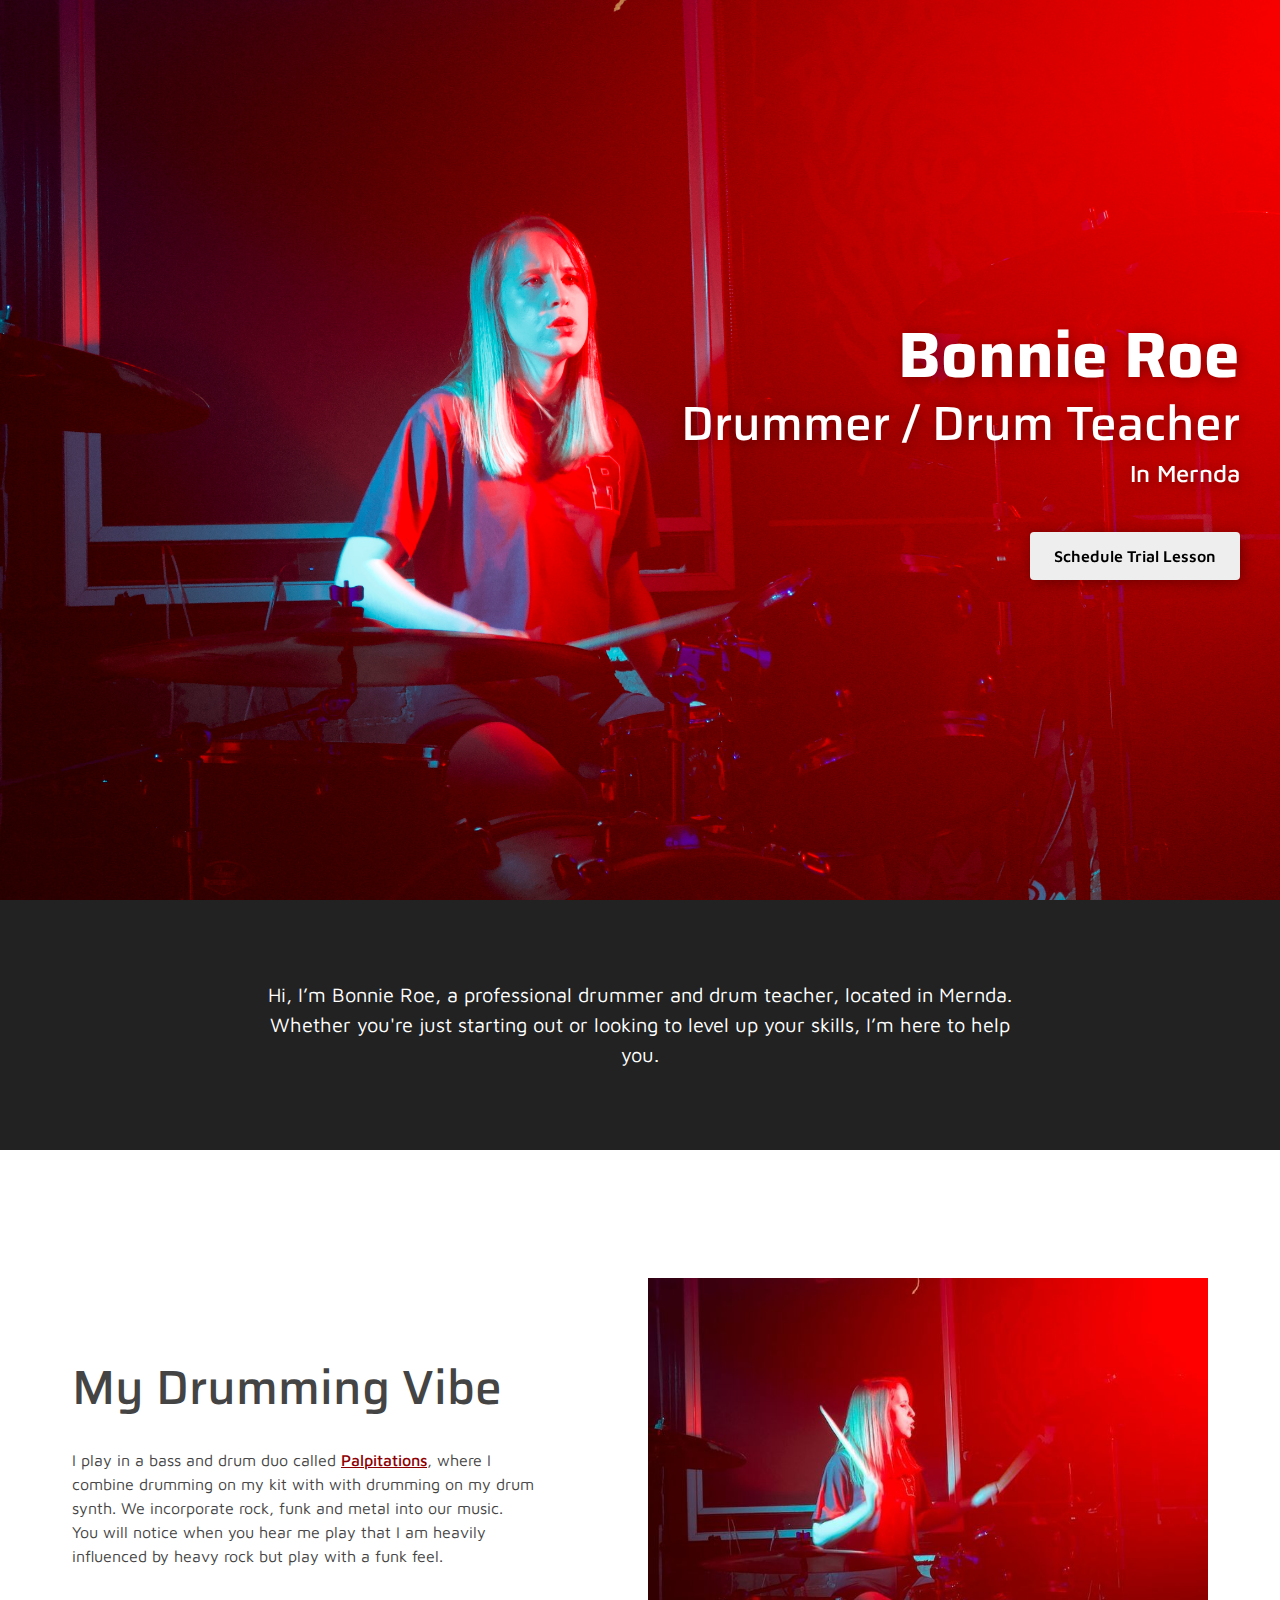
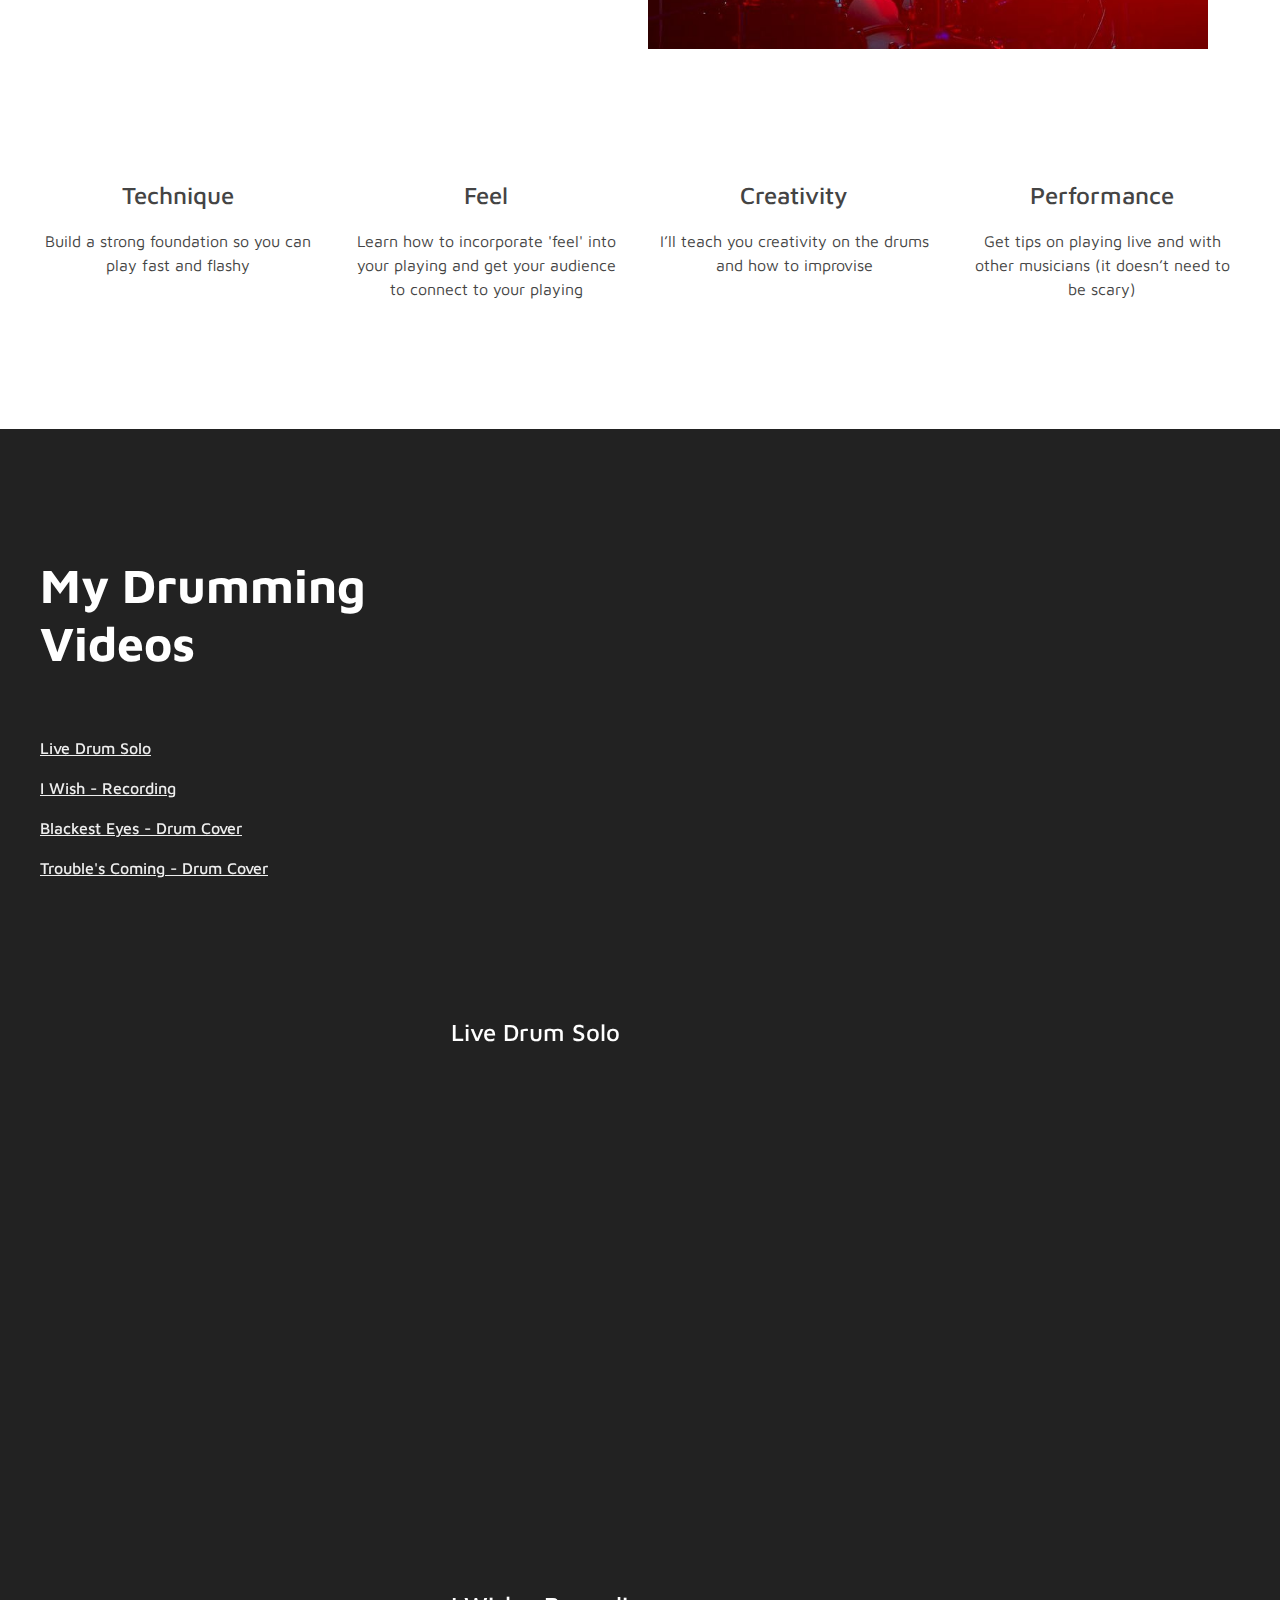
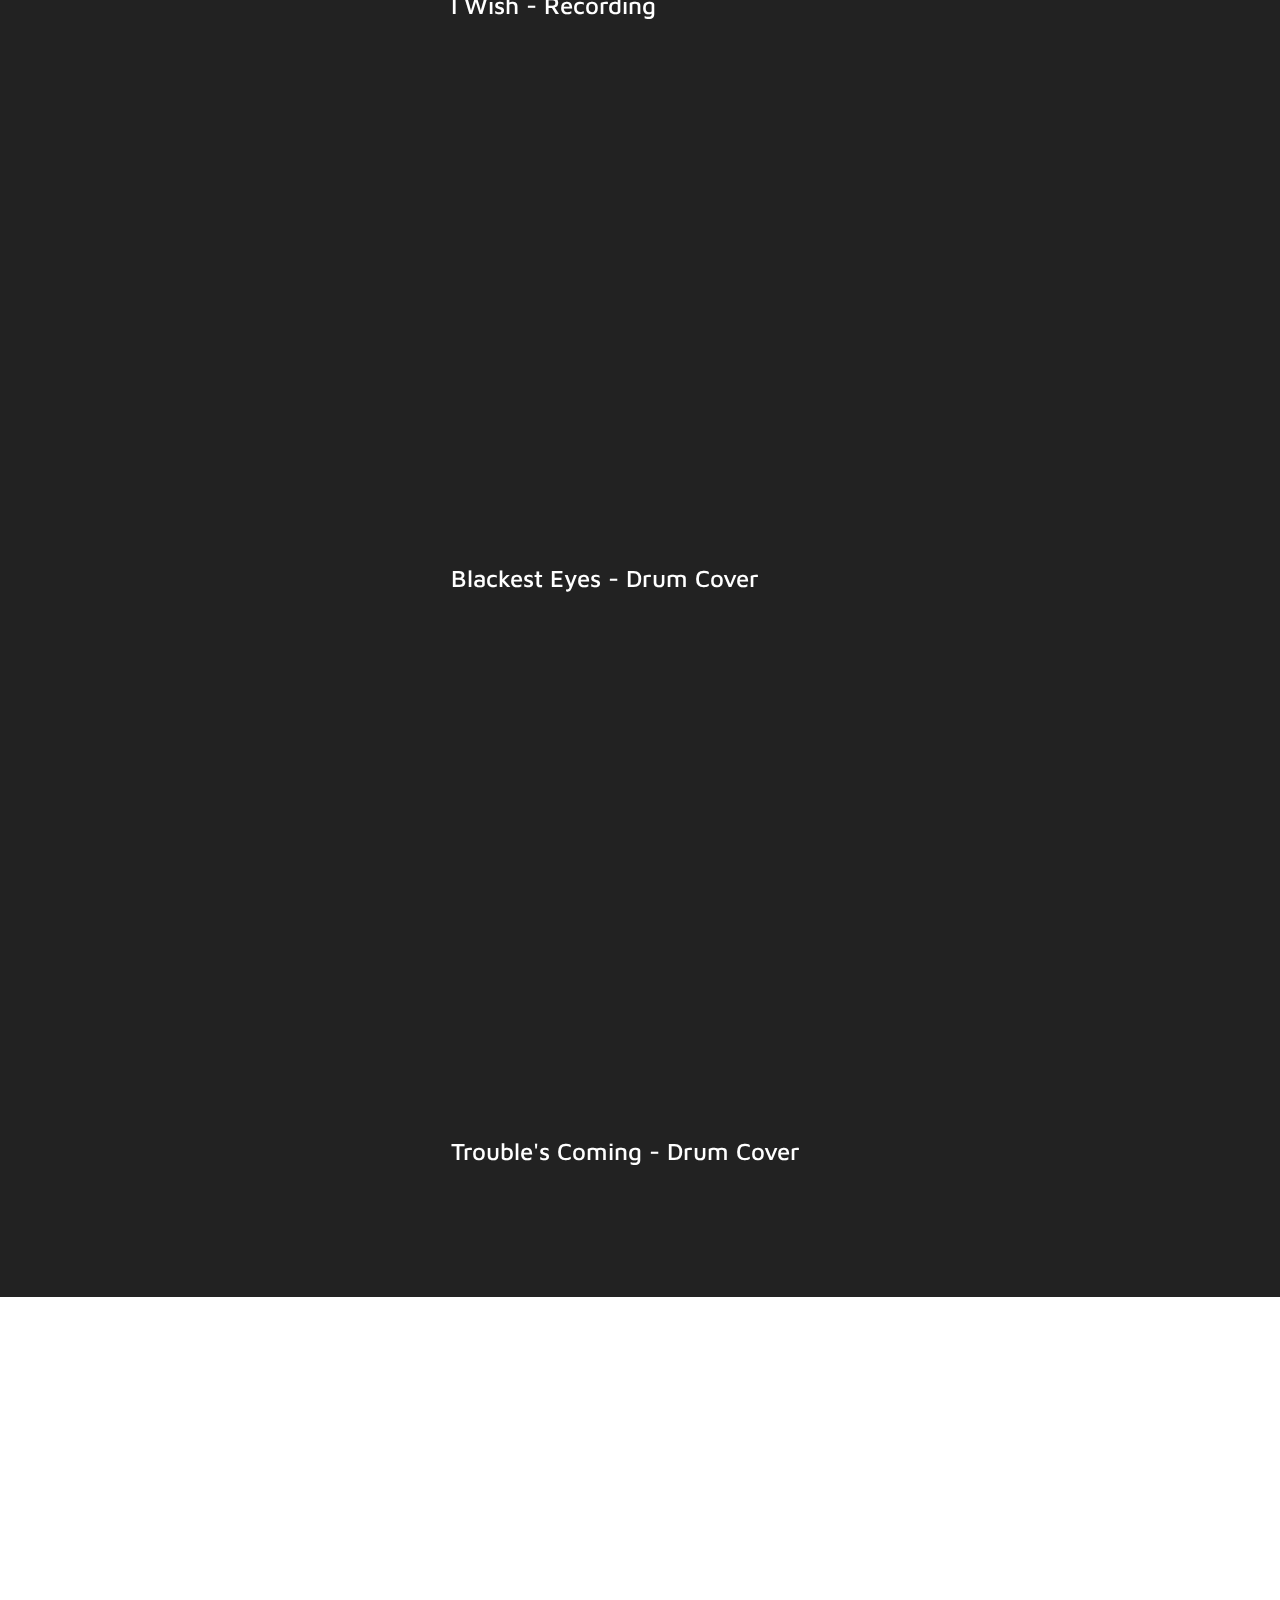
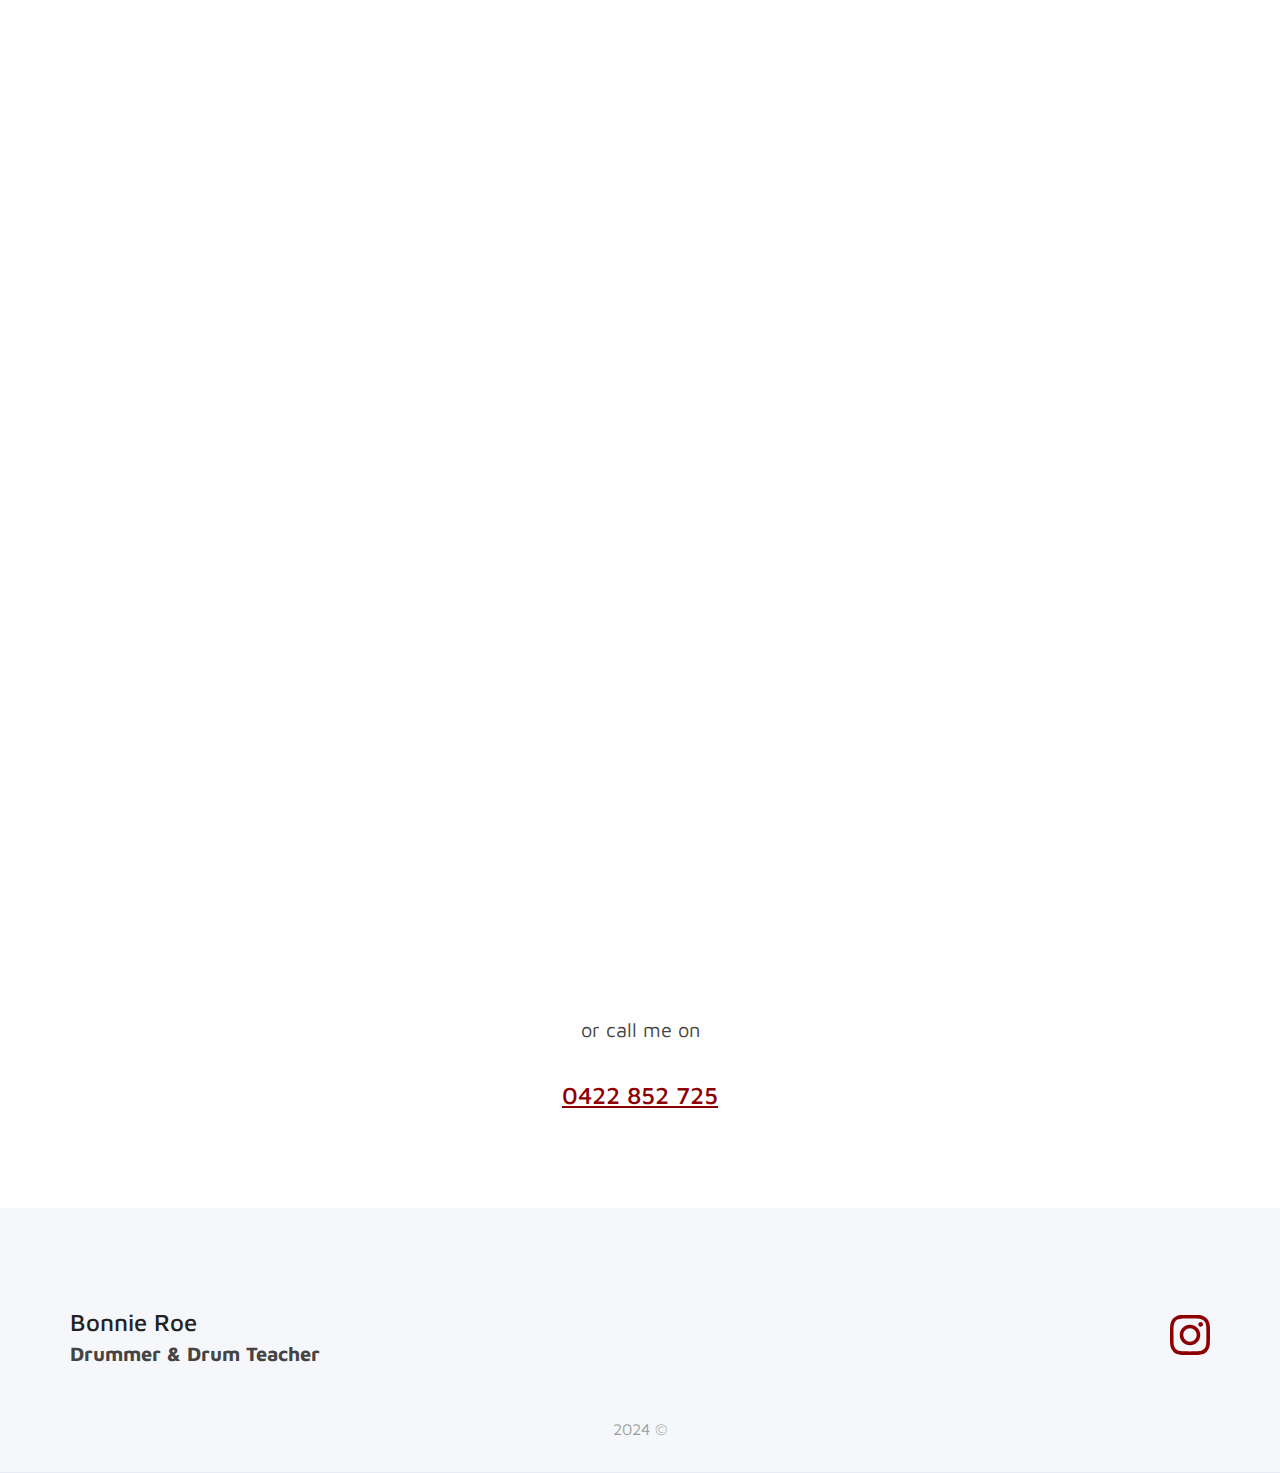
==== commit 2b90b9e6: "Add contact form" ====
--- a/index.html
+++ b/index.html
@@ -32,6 +32,10 @@
 
     gtag('config', 'AW-16796878875');
   </script>
+  <!-- Google tag (gtag.js) --> 
+  <script async src="https://www.googletagmanager.com/gtag/js?id=AW-16796878875"></script>
+  <script> window.dataLayer = window.dataLayer || []; function gtag(){dataLayer.push(arguments);} gtag('js', new Date()); gtag('config', 'AW-16796878875'); </script>
+  <meta name="google-site-verification" content="ZOvTlwksXz9VIAMH0r54Dad4lV0-aJHe0ZrSlQAG6H8" />
 </head>
 
 <body class="body">
@@ -443,7 +447,15 @@
               <div class="text-color-alternate-dark-grey">
                 <div class="contact-component w-form">
                   <div class="text-align-center">
-                    <h2 class="heading-style-h2">Contact Me</h2>
+                    <iframe src="https://docs.google.com/forms/d/e/1FAIpQLSdtDvasQz823zhoZBG5BFkjDMytqgwImQ2CmJ3FqV0qD7VI8Q/viewform?embedded=true"
+                            height="1200"
+                            frameborder="0"
+                            marginheight="0"
+                            marginwidth="0" style="width: 100%;">
+                      Loading…
+                    </iframe>
+                    <div class="spacer-medium"></div>
+                    <p class="text-size-medium">or call me on</p>
                     <div class="spacer-medium"></div><a href="tel:+61422852725" class="phone-link">0422 852 725</a>
                   </div>
                   <form id="wf-form-Contact-Form" name="wf-form-Contact-Form" data-name="Contact Form"
@@ -529,4 +541,4 @@
   <script src="/files/webflow.f696d5c3a3a005c6fc0eaf50aba08d89.js" type="text/javascript"></script>
 </body>
 
-</html>+</html>
